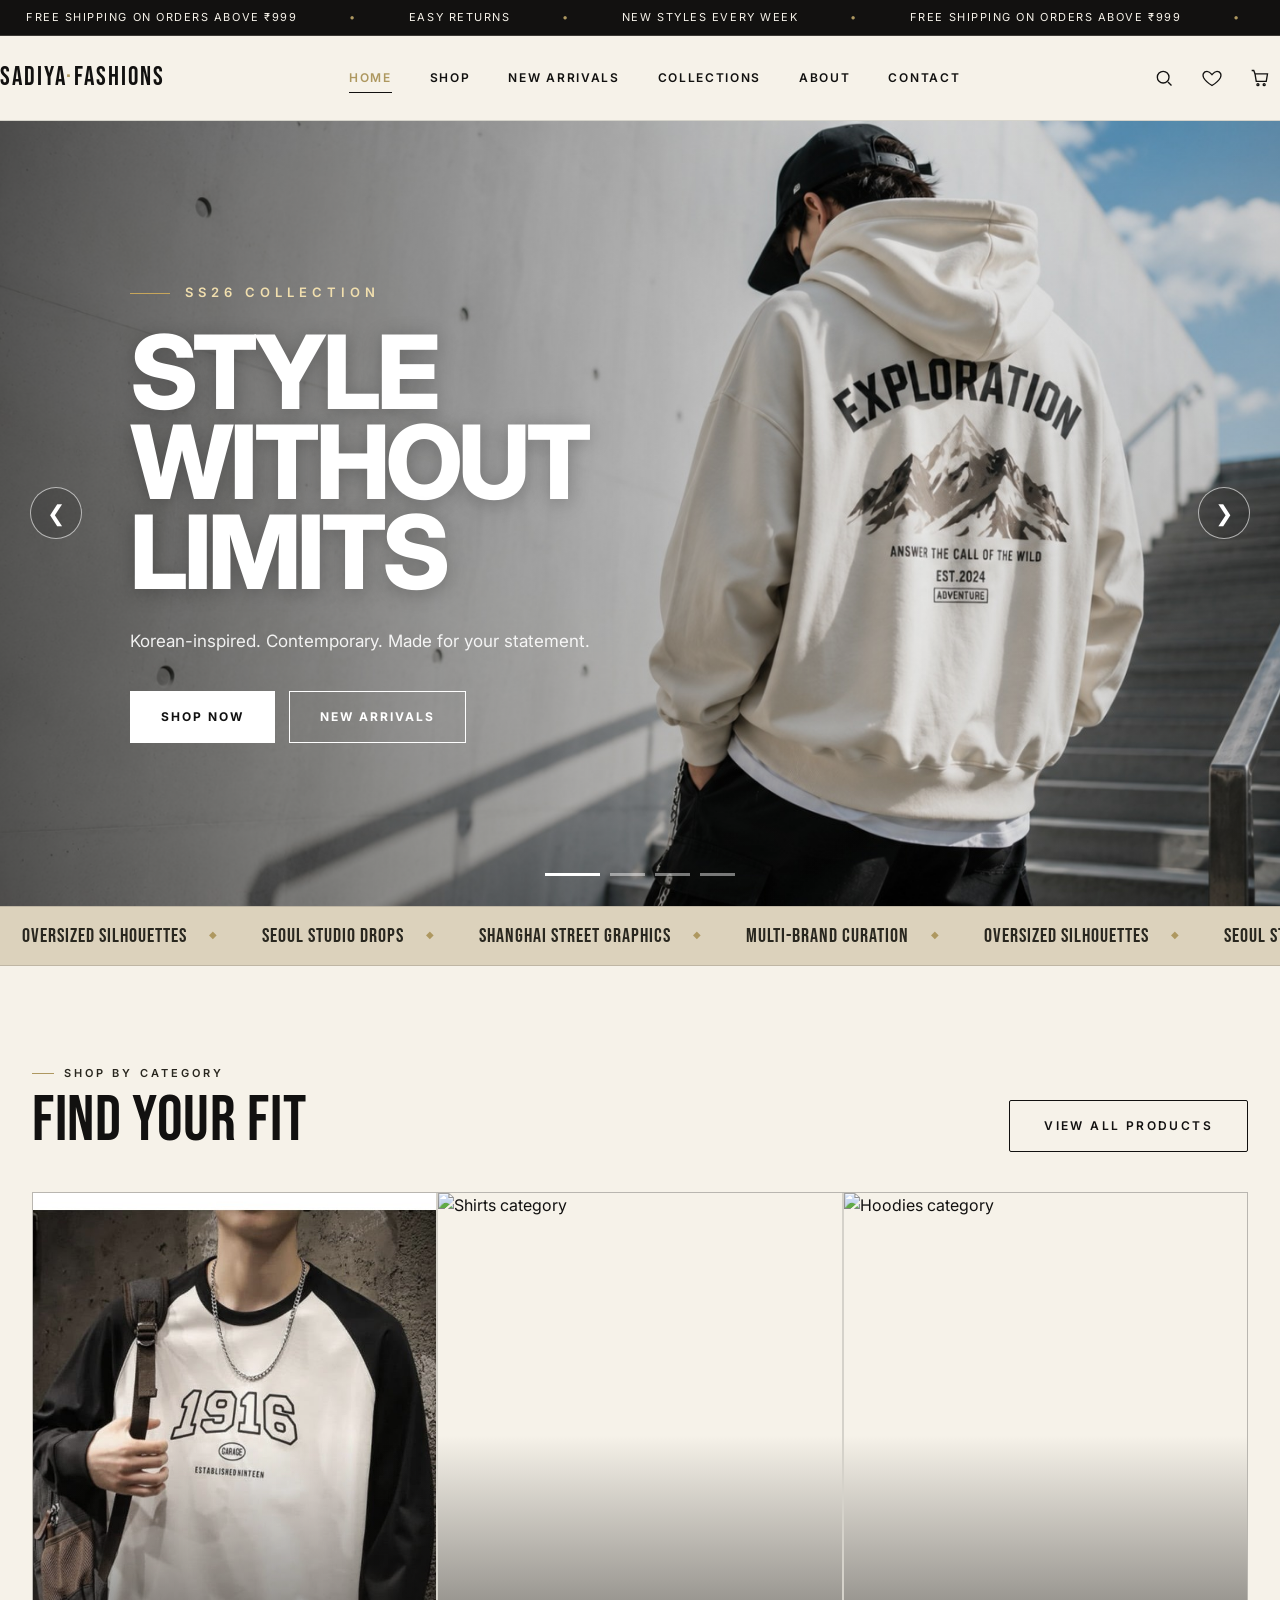
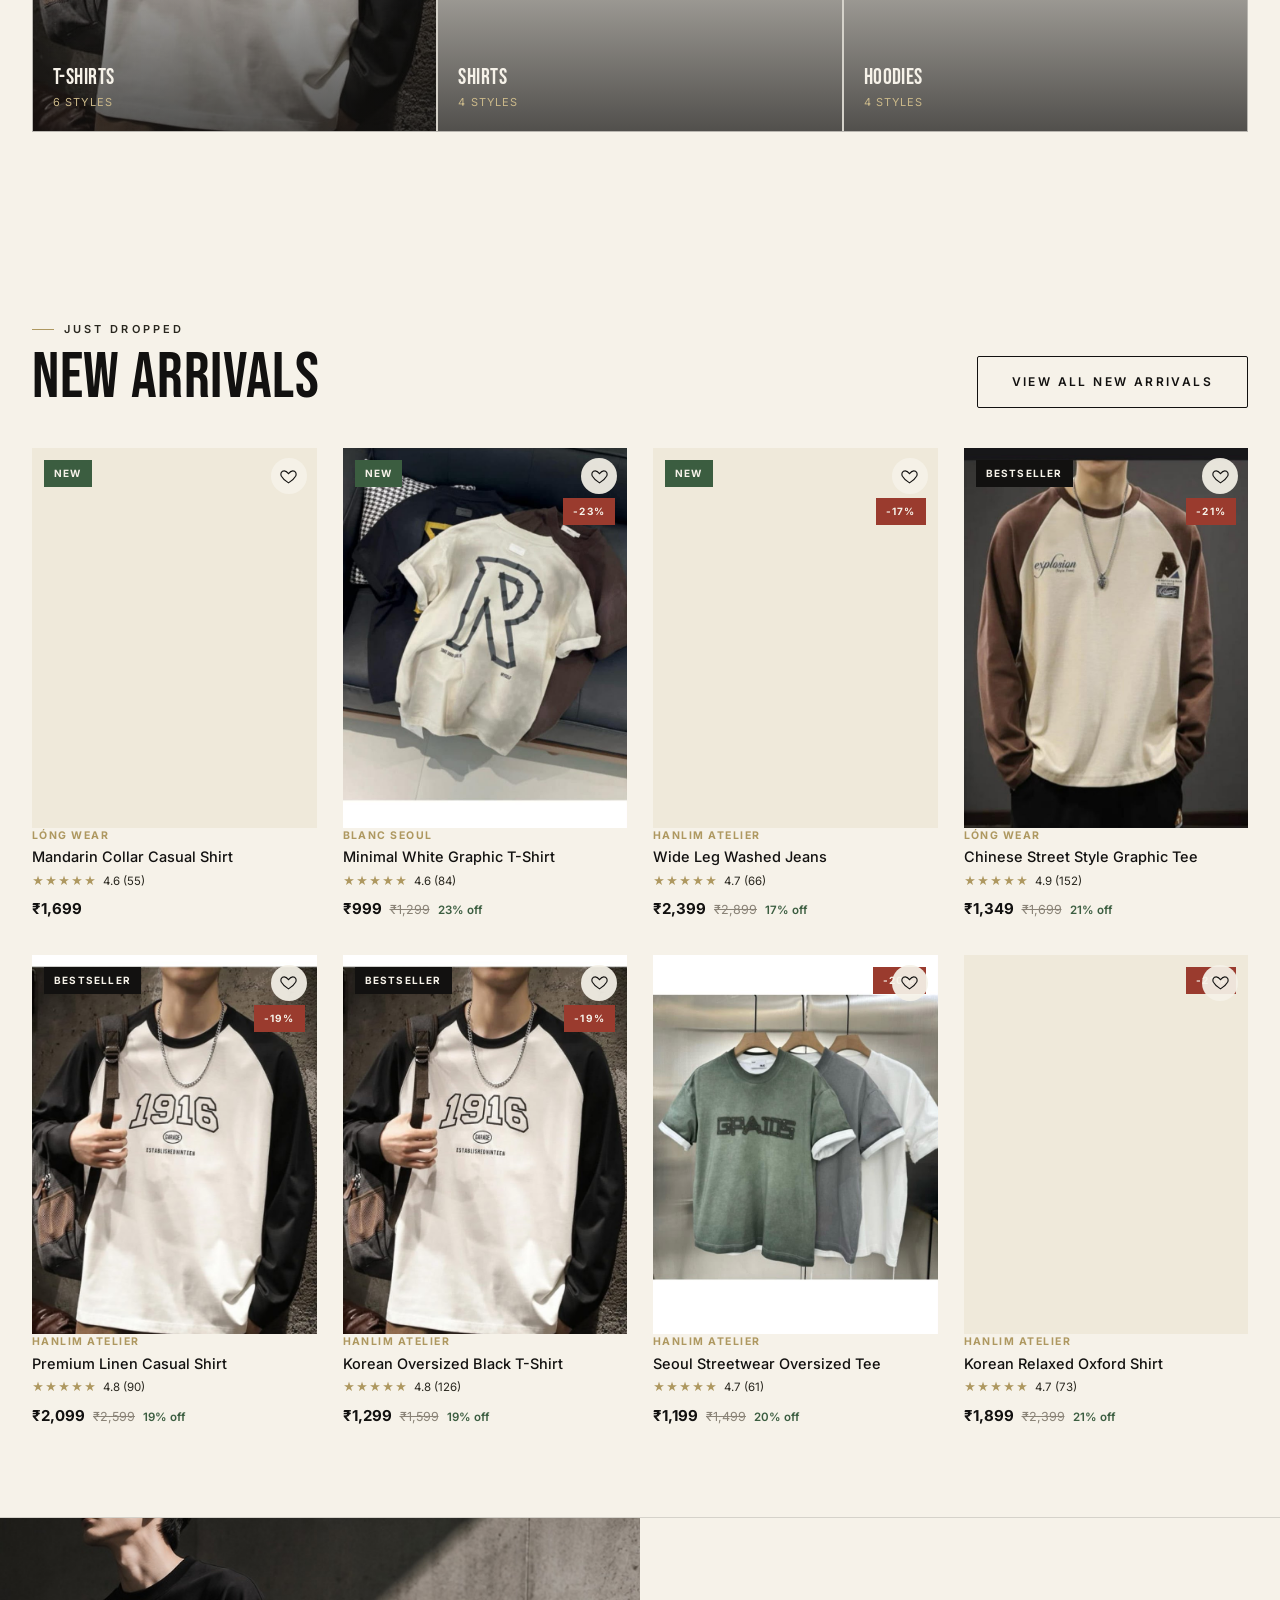
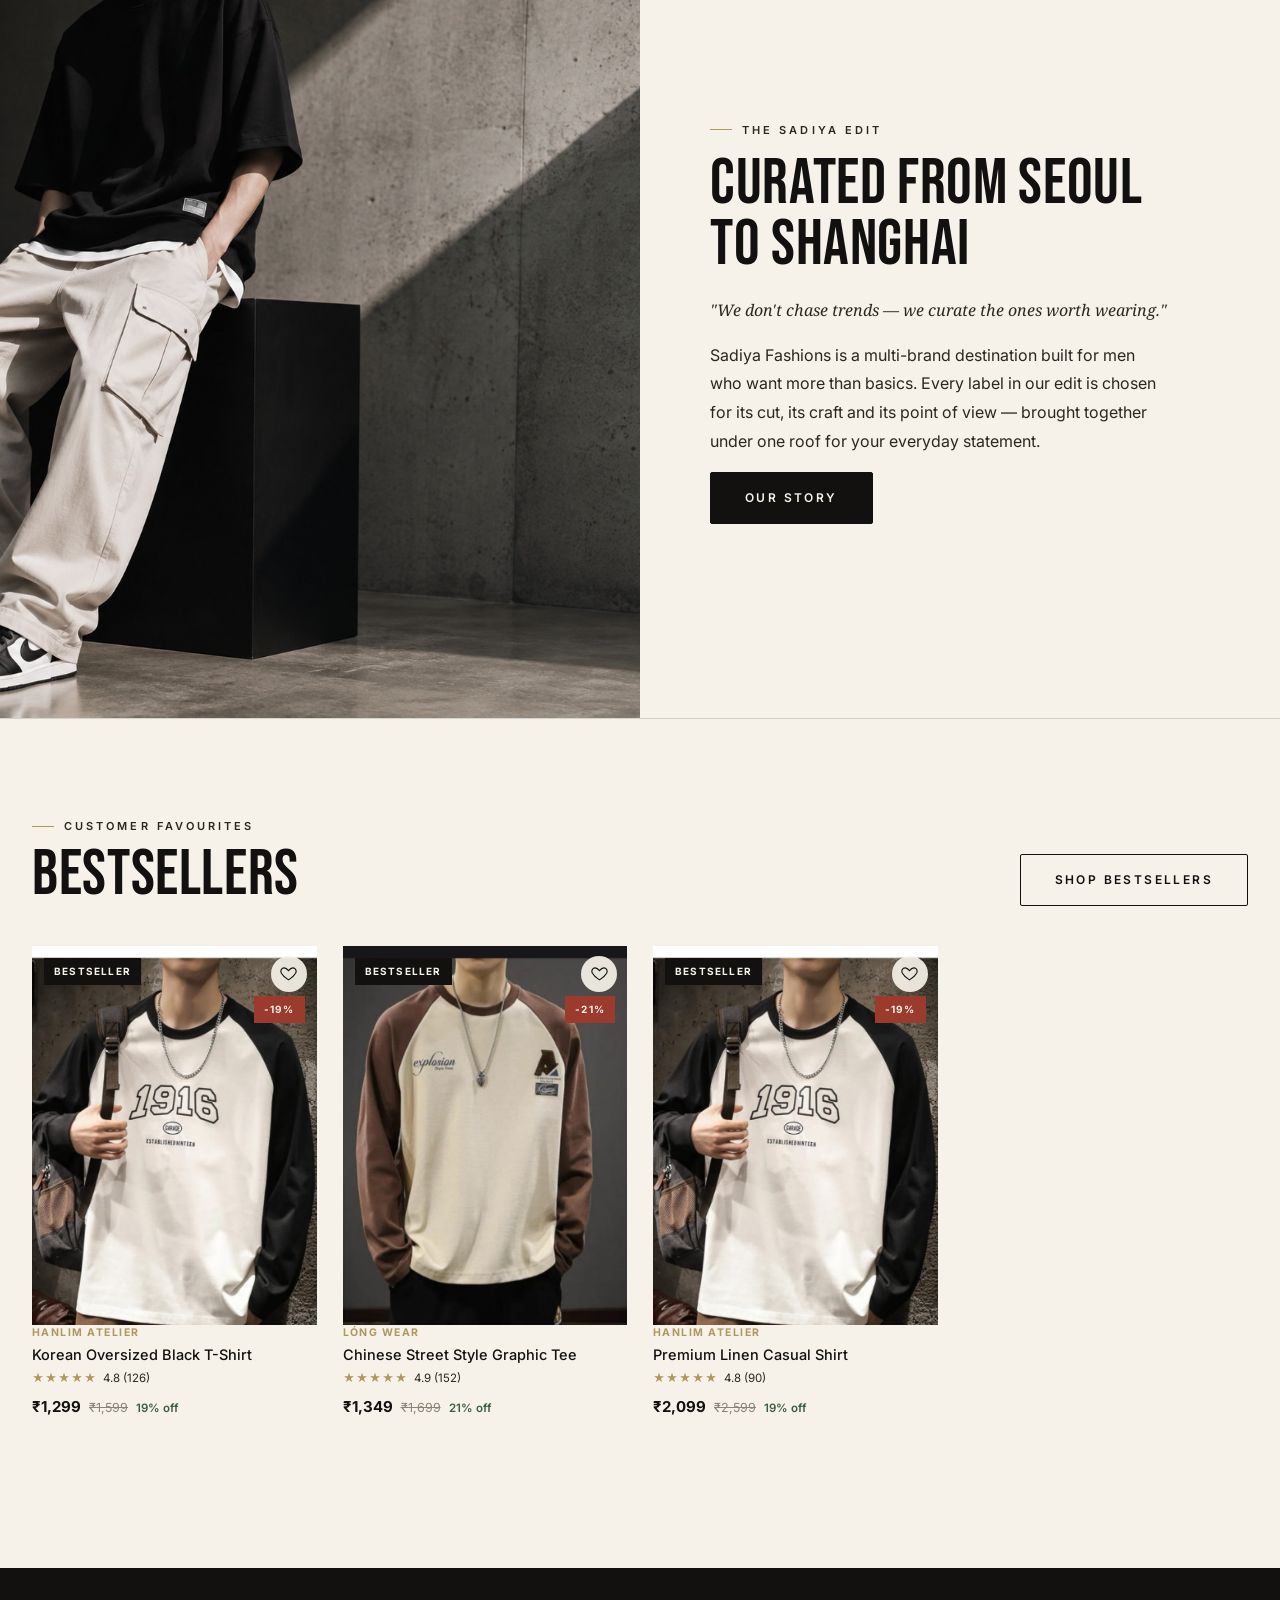
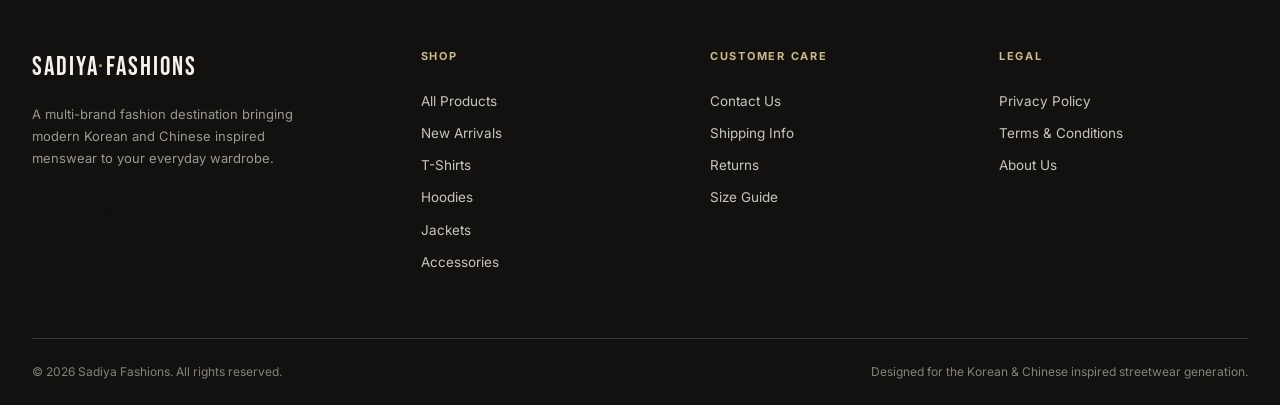
==== index.html @ eb3c0f69 "Initial commit" ====
<!DOCTYPE html>
<html lang="en">
<head>
<meta charset="UTF-8">
<meta name="viewport" content="width=device-width, initial-scale=1.0">
<title>Sadiya Fashions | Premium Korean & Chinese Inspired Men's Fashion</title>
<meta name="description" content="Sadiya Fashions is a multi-brand men's fashion destination for Korean and Chinese inspired streetwear — oversized tees, denim, hoodies, jackets and accessories.">
<meta name="keywords" content="Sadiya Fashions, Korean fashion, men's streetwear, Chinese fashion, oversized hoodies, multi-brand fashion store India">
<meta property="og:title" content="Sadiya Fashions | Style Without Limits">
<meta property="og:description" content="Korean-inspired. Contemporary. Made for your statement. Shop the multi-brand men's fashion collection.">
<meta property="og:type" content="website">
<link rel="stylesheet" href="css/style.css">
</head>
<body>

<div class="announce">
  <div class="announce-track">
    <span>FREE SHIPPING ON ORDERS ABOVE ₹999</span>
    <span>EASY RETURNS</span>
    <span>NEW STYLES EVERY WEEK</span>
    <span>FREE SHIPPING ON ORDERS ABOVE ₹999</span>
    <span>EASY RETURNS</span>
    <span>NEW STYLES EVERY WEEK</span>
  </div>
</div>

<header class="site-header">
  <div class="container header-inner">
    <a href="index.html" class="logo">SADIYA<span>·</span>FASHIONS</a>
    <nav class="main-nav" aria-label="Primary">
      <a href="index.html" class="active">Home</a>
      <a href="shop.html">Shop</a>
      <a href="shop.html?sort=newest">New Arrivals</a>
      <a href="shop.html#collections">Collections</a>
      <a href="about.html">About</a>
      <a href="contact.html">Contact</a>
    </nav>
    <div class="header-actions">
      <button class="icon-btn" data-open-search aria-label="Search">
        <svg viewBox="0 0 24 24" fill="none" stroke="currentColor" stroke-width="1.6"><circle cx="11" cy="11" r="7"/><path d="M21 21l-4.3-4.3"/></svg>
      </button>
      <a class="icon-btn" href="wishlist.html" aria-label="Wishlist">
        <svg viewBox="0 0 24 24" fill="none" stroke="currentColor" stroke-width="1.6"><path d="M12 21s-7.5-4.6-10-9.3C0.2 8 2 4 6 4c2.2 0 3.8 1.2 6 4 2.2-2.8 3.8-4 6-4 4 0 5.8 4 4 7.7C19.5 16.4 12 21 12 21z"/></svg>
        <span class="badge-count" data-wishlist-count style="display:none;">0</span>
      </a>
      <a class="icon-btn" href="cart.html" aria-label="Cart">
        <svg viewBox="0 0 24 24" fill="none" stroke="currentColor" stroke-width="1.6"><path d="M6 7h15l-1.5 9h-12z"/><path d="M6 7L4.5 3H2"/><circle cx="9.5" cy="20" r="1.2"/><circle cx="17" cy="20" r="1.2"/></svg>
        <span class="badge-count" data-cart-count style="display:none;">0</span>
      </a>
      <button class="hamburger" aria-label="Open menu"><span></span><span></span><span></span></button>
    </div>
  </div>
</header>

<div class="overlay"></div>

<div class="mobile-nav" aria-hidden="true">
  <div class="mobile-nav-head">
    <span class="logo">SADIYA</span>
    <button class="mobile-nav-close" aria-label="Close menu">✕</button>
  </div>
  <nav>
    <a href="index.html">Home</a>
    <a href="shop.html">Shop</a>
    <a href="shop.html?sort=newest">New Arrivals</a>
    <a href="shop.html#collections">Collections</a>
    <a href="about.html">About</a>
    <a href="contact.html">Contact</a>
  </nav>
  <div class="mobile-nav-foot">Korean-inspired. Contemporary. Made for your statement.</div>
</div>

<div class="search-overlay">
  <button class="search-close" aria-label="Close search">✕</button>
  <div class="search-box">
    <div class="eyebrow" style="color:var(--gold-soft);">Search the Collection</div>
    <input type="text" placeholder="Search products, brands, categories…" aria-label="Search products">
    <div class="search-results"></div>
  </div>
</div>

<main>

  <!-- <section class="hero">
    <div class="hero-copy">
      <span class="eyebrow">SS26 Collection</span>
      <h1 class="display-xl">STYLE<br>WITHOUT<br>LIMITS</h1>
      <p class="hero-sub">Korean-inspired. Contemporary. Made for your statement. Sadiya Fashions brings together the boldest multi-brand menswear from Seoul to Shanghai.</p>
      <div class="hero-actions">
        <a href="shop.html" class="btn">Shop Now</a>
        <a href="shop.html?sort=newest" class="btn btn-outline">Explore New Arrivals</a>
      </div>
    </div>
    <div class="hero-visual">
      <img src="https://placehold.co/1200x1500/121110/F6F2E9?text=Sadiya+Fashions" alt="Model wearing an oversized Sadiya Fashions streetwear look">
      <div class="hero-tag">"Fashion that speaks before you do."</div>
    </div>
  </section> -->
<!-- =========================================================
     SADIYA FASHIONS — FULL SCREEN HERO CAROUSEL
     ========================================================= -->
<section class="sf-hero-carousel" id="sfHeroCarousel">

  <!-- SLIDE 1 -->
  <div class="sf-hero-slide active">

    <img
      src="assets/images/hero-1.jpeg"
      alt="Sadiya Fashions Korean streetwear"
      class="sf-hero-image"
    >

    <div class="sf-hero-overlay"></div>

    <div class="sf-hero-content">
      <span class="sf-hero-eyebrow">SS26 COLLECTION</span>

      <h1>
        STYLE<br>
        WITHOUT<br>
        LIMITS
      </h1>

      <p>
        Korean-inspired. Contemporary.
        Made for your statement.
      </p>

      <div class="sf-hero-buttons">
        <a href="shop.html" class="sf-hero-btn">
          SHOP NOW
        </a>

        <a href="shop.html?sort=newest" class="sf-hero-btn sf-hero-btn-outline">
          NEW ARRIVALS
        </a>
      </div>
    </div>

  </div>


  <!-- SLIDE 2 -->
  <div class="sf-hero-slide">

    <img
      src="assets/images/hero-2.jpeg"
      alt="Sadiya Fashions oversized t-shirt collection"
      class="sf-hero-image"
    >

    <div class="sf-hero-overlay"></div>

    <div class="sf-hero-content">
      <span class="sf-hero-eyebrow">THE NEW DROP</span>

      <h1>
        OVERSIZED<br>
        ATTITUDE
      </h1>

      <p>
        Relaxed silhouettes.
        Bold Korean streetwear energy.
      </p>

      <div class="sf-hero-buttons">
        <a href="shop.html?category=T-Shirts" class="sf-hero-btn">
          SHOP T-SHIRTS
        </a>
      </div>
    </div>

  </div>


  <!-- SLIDE 3 -->
  <div class="sf-hero-slide">

    <img
      src="assets/images/hero-3.jpeg"
      alt="Sadiya Fashions men's fashion collection"
      class="sf-hero-image"
    >

    <div class="sf-hero-overlay"></div>

    <div class="sf-hero-content">
      <span class="sf-hero-eyebrow">SADIYA EDIT</span>

      <h1>
        DEFINE<br>
        YOUR<br>
        STYLE
      </h1>

      <p>
        Curated Korean and Chinese
        inspired menswear.
      </p>

      <div class="sf-hero-buttons">
        <a href="shop.html" class="sf-hero-btn">
          EXPLORE COLLECTION
        </a>
      </div>
    </div>

  </div>


  <!-- SLIDE 4 -->
  <div class="sf-hero-slide">

    <img
      src="assets/images/hero-4.jpeg"
      alt="Sadiya Fashions premium men's fashion"
      class="sf-hero-image"
    >

    <div class="sf-hero-overlay"></div>

    <div class="sf-hero-content">
      <span class="sf-hero-eyebrow">SADIYA FASHIONS</span>

      <h1>
        FASHION<br>
        THAT SPEAKS
      </h1>

      <p>
        Premium styles for the
        modern generation.
      </p>

      <div class="sf-hero-buttons">
        <a href="shop.html" class="sf-hero-btn">
          SHOP COLLECTION
        </a>
      </div>
    </div>

  </div>


  <!-- PREVIOUS / NEXT -->
  <button
    class="sf-hero-arrow sf-hero-prev"
    id="sfHeroPrev"
    aria-label="Previous slide">
    &#10094;
  </button>

  <button
    class="sf-hero-arrow sf-hero-next"
    id="sfHeroNext"
    aria-label="Next slide">
    &#10095;
  </button>


  <!-- DOTS -->
  <div class="sf-hero-dots">

    <button
      class="sf-hero-dot active"
      data-slide="0"
      aria-label="Slide 1">
    </button>

    <button
      class="sf-hero-dot"
      data-slide="1"
      aria-label="Slide 2">
    </button>

    <button
      class="sf-hero-dot"
      data-slide="2"
      aria-label="Slide 3">
    </button>

    <button
      class="sf-hero-dot"
      data-slide="3"
      aria-label="Slide 4">
    </button>

  </div>

</section>

  <div class="ticker">
    <div class="ticker-track">
      <span>Oversized Silhouettes</span>
      <span>Seoul Studio Drops</span>
      <span>Shanghai Street Graphics</span>
      <span>Multi-Brand Curation</span>
      <span>Oversized Silhouettes</span>
      <span>Seoul Studio Drops</span>
      <span>Shanghai Street Graphics</span>
      <span>Multi-Brand Curation</span>
    </div>
  </div>

  <section class="cat-section" id="collections">
    <div class="container">
      <div class="section-head">
        <div>
          <span class="eyebrow">Shop by Category</span>
          <h2 class="display-lg">Find Your Fit</h2>
        </div>
        <a href="shop.html" class="btn btn-outline">View All Products</a>
      </div>
      <div class="cat-grid" id="category-grid"></div>
    </div>
  </section>

  <section class="products-section">
    <div class="container">
      <div class="section-head">
        <div>
          <span class="eyebrow">Just Dropped</span>
          <h2 class="display-lg">New Arrivals</h2>
        </div>
        <a href="shop.html?sort=newest" class="btn btn-outline">View All New Arrivals</a>
      </div>
      <div class="product-grid" id="new-arrivals-grid"></div>
    </div>
  </section>

  <section class="editorial-split">
    <img src="assets/images/editor.jpeg" alt="Editorial fashion photography of a model in a Sadiya Fashions look">
    <div class="editorial-copy">
      <span class="eyebrow">The Sadiya Edit</span>
      <h2 class="display-lg">Curated From Seoul<br>To Shanghai</h2>
      <p class="serif-quote">"We don't chase trends — we curate the ones worth wearing."</p>
      <p>Sadiya Fashions is a multi-brand destination built for men who want more than basics. Every label in our edit is chosen for its cut, its craft and its point of view — brought together under one roof for your everyday statement.</p>
      <a href="about.html" class="btn">Our Story</a>
    </div>
  </section>

  <section class="products-section">
    <div class="container">
      <div class="section-head">
        <div>
          <span class="eyebrow">Customer Favourites</span>
          <h2 class="display-lg">Bestsellers</h2>
        </div>
        <a href="shop.html?sort=rating" class="btn btn-outline">Shop Bestsellers</a>
      </div>
      <div class="product-grid" id="bestsellers-grid"></div>
    </div>
  </section>

</main>

<footer class="site-footer">
  <div class="container">
    <div class="footer-grid">
      <div class="footer-brand">
        <a href="index.html" class="logo">SADIYA<span>·</span>FASHIONS</a>
        <p>A multi-brand fashion destination bringing modern Korean and Chinese inspired menswear to your everyday wardrobe.</p>
        <div class="footer-social">
          <a class="icon-btn btn-ghost" href="#" aria-label="Instagram" target="_blank" rel="noopener">IG</a>
          <a class="icon-btn btn-ghost" href="#" aria-label="Facebook" target="_blank" rel="noopener">FB</a>
          <a class="icon-btn btn-ghost" href="#" aria-label="WhatsApp" target="_blank" rel="noopener">WA</a>
        </div>
      </div>
      <div class="footer-col">
        <h4>Shop</h4>
        <a href="shop.html">All Products</a>
        <a href="shop.html?sort=newest">New Arrivals</a>
        <a href="shop.html?category=T-Shirts">T-Shirts</a>
        <a href="shop.html?category=Hoodies">Hoodies</a>
        <a href="shop.html?category=Jackets">Jackets</a>
        <a href="shop.html?category=Accessories">Accessories</a>
      </div>
      <div class="footer-col">
        <h4>Customer Care</h4>
        <a href="contact.html">Contact Us</a>
        <a href="contact.html">Shipping Info</a>
        <a href="contact.html">Returns</a>
        <a href="contact.html">Size Guide</a>
      </div>
      <div class="footer-col">
        <h4>Legal</h4>
        <a href="#">Privacy Policy</a>
        <a href="#">Terms &amp; Conditions</a>
        <a href="about.html">About Us</a>
      </div>
    </div>
    <div class="footer-bottom">
      <span>© 2026 Sadiya Fashions. All rights reserved.</span>
      <span>Designed for the Korean &amp; Chinese inspired streetwear generation.</span>
    </div>
  </div>
</footer>

<button class="back-to-top" aria-label="Back to top">
  <svg viewBox="0 0 24 24" fill="none" stroke="currentColor" stroke-width="2"><path d="M12 19V5M5 12l7-7 7 7"/></svg>
</button>

<script src="js/products.js"></script>
<script src="js/app.js"></script>
<script src="js/cart.js"></script>
<script src="js/wishlist.js"></script>
<script>
/* =========================================================
   SADIYA FASHIONS — HERO CAROUSEL
   ========================================================= */

document.addEventListener("DOMContentLoaded", function () {

  const carousel = document.getElementById("sfHeroCarousel");

  if (!carousel) return;

  const slides = carousel.querySelectorAll(".sf-hero-slide");
  const dots = carousel.querySelectorAll(".sf-hero-dot");

  const prevButton = document.getElementById("sfHeroPrev");
  const nextButton = document.getElementById("sfHeroNext");

  let currentSlide = 0;

  let autoSlide;


  function showSlide(index) {

    if (index >= slides.length) {
      index = 0;
    }

    if (index < 0) {
      index = slides.length - 1;
    }

    slides.forEach(function (slide) {
      slide.classList.remove("active");
    });

    dots.forEach(function (dot) {
      dot.classList.remove("active");
    });

    slides[index].classList.add("active");

    if (dots[index]) {
      dots[index].classList.add("active");
    }

    currentSlide = index;
  }


  function nextSlide() {
    showSlide(currentSlide + 1);
  }


  function previousSlide() {
    showSlide(currentSlide - 1);
  }


  function startAutoSlide() {

    clearInterval(autoSlide);

    autoSlide = setInterval(function () {

      nextSlide();

    }, 5000);

  }


  function restartAutoSlide() {
    startAutoSlide();
  }


  /* NEXT */

  if (nextButton) {

    nextButton.addEventListener("click", function () {

      nextSlide();

      restartAutoSlide();

    });

  }


  /* PREVIOUS */

  if (prevButton) {

    prevButton.addEventListener("click", function () {

      previousSlide();

      restartAutoSlide();

    });

  }


  /* DOTS */

  dots.forEach(function (dot, index) {

    dot.addEventListener("click", function () {

      showSlide(index);

      restartAutoSlide();

    });

  });


  /* START */

  showSlide(0);

  startAutoSlide();


  /* PAUSE WHEN MOUSE IS OVER HERO */

  carousel.addEventListener("mouseenter", function () {

    clearInterval(autoSlide);

  });


  /* RESUME WHEN MOUSE LEAVES */

  carousel.addEventListener("mouseleave", function () {

    startAutoSlide();

  });

});
</script>
<script>
  const CATEGORY_IMAGES = {
    "T-Shirts": "assets/images/t-shirt.jpeg",
    "Shirts": "https://placehold.co/600x800/DCD2BC/121110?text=Shirts",
    "Hoodies": "https://placehold.co/600x800/29271F/F6F2E9?text=Jeans",
    // "Trousers": "https://placehold.co/600x800/AE9860/121110?text=Trousers",
    // "Cargo Pants": "https://placehold.co/600x800/121110/F6F2E9?text=Cargo+Pants",
    // "Hoodies": "https://placehold.co/600x800/29271F/F6F2E9?text=Hoodies",
    // "Sweatshirts": "https://placehold.co/600x800/DCD2BC/121110?text=Sweatshirts",
    // "Jackets": "https://placehold.co/600x800/121110/F6F2E9?text=Jackets",
    // "Overshirts": "https://placehold.co/600x800/AE9860/121110?text=Overshirts",
    // "Co-ords": "https://placehold.co/600x800/29271F/F6F2E9?text=Co-ords",
    // "Accessories": "https://placehold.co/600x800/DCD2BC/121110?text=Accessories"
  };

  function renderCategoryGrid() {
    const grid = document.getElementById("category-grid");
    if (!grid) return;
    const cats = getCategories();
    grid.innerHTML = cats.map(cat => {
      const count = getAllProducts().filter(p => p.category === cat).length;
      const image = CATEGORY_IMAGES[cat] || "https://placehold.co/600x800/121110/F6F2E9?text=" + encodeURIComponent(cat);
      return `
      <a class="cat-card" href="shop.html?category=${encodeURIComponent(cat)}">
        <img src="${image}" alt="${cat} category" loading="lazy">
        <div class="cat-card-label">
          <div class="name">${cat}</div>
          <div class="count">${count} Styles</div>
        </div>
      </a>`;
    }).join("");
  }

  document.addEventListener("DOMContentLoaded", () => {
    renderCategoryGrid();
    renderProductGrid(document.getElementById("new-arrivals-grid"), getNewArrivals(8));
    const bestsellers = getAllProducts().filter(p => p.badge === "BESTSELLER").slice(0, 8);
    renderProductGrid(document.getElementById("bestsellers-grid"), bestsellers);
  });
</script>
</body>
</html>
---- css/style.css ----
/* ==========================================================================
   SADIYA FASHIONS — Design System
   Palette:  --ink #121110  --paper #F6F2E9  --stone #DCD2BC  --charcoal #29271F
             --gold #AE9860  --line rgba(18,17,16,.12)
   Type:     Display  -> 'Bebas Neue' (tall condensed editorial headlines)
             Accent   -> 'Noto Serif' (quiet serif for eyebrows / pull quotes)
             Body/UI  -> 'Inter'
   ========================================================================== */

@import url('https://fonts.googleapis.com/css2?family=Bebas+Neue&family=Noto+Serif:ital,wght@0,400;0,600;1,400&family=Inter:wght@300;400;500;600;700;800&display=swap');

:root{
  --ink:#121110;
  --ink-soft:#232019;
  --paper:#F6F2E9;
  --paper-dim:#EFE9DA;
  --stone:#DCD2BC;
  --charcoal:#29271F;
  --gold:#AE9860;
  --gold-soft:#CBB98A;
  --white:#FFFFFF;
  --line: rgba(18,17,16,.14);
  --line-soft: rgba(18,17,16,.08);
  --line-dark: rgba(246,242,233,.18);
  --danger:#9A3B2E;
  --success:#3B5D40;

  --font-display:'Bebas Neue', 'Arial Narrow', sans-serif;
  --font-serif:'Noto Serif', Georgia, serif;
  --font-body:'Inter', -apple-system, BlinkMacSystemFont, sans-serif;

  --container:1360px;
  --radius:2px;
  --shadow-soft: 0 18px 45px -20px rgba(18,17,16,.35);
  --shadow-lift: 0 24px 60px -18px rgba(18,17,16,.45);

  --ease: cubic-bezier(.22,.61,.36,1);
}

*,*::before,*::after{ box-sizing:border-box; }
html{ scroll-behavior:smooth; }
body{
  margin:0;
  background:var(--paper);
  color:var(--ink);
  font-family:var(--font-body);
  font-weight:400;
  line-height:1.5;
  -webkit-font-smoothing:antialiased;
  overflow-x:hidden;
}
img{ max-width:100%; display:block; }
a{ color:inherit; text-decoration:none; }
button{ font-family:inherit; cursor:pointer; }
input,select,textarea{ font-family:inherit; }
ul{ margin:0; padding:0; list-style:none; }
h1,h2,h3,h4,p{ margin:0; }

:focus-visible{
  outline:2px solid var(--gold);
  outline-offset:3px;
}

.container{
  width:100%;
  max-width:var(--container);
  margin:0 auto;
  padding:0 32px;
}

@media(prefers-reduced-motion: reduce){
  *{ animation-duration:.001ms !important; animation-iteration-count:1 !important; transition-duration:.001ms !important; scroll-behavior:auto !important; }
}

/* ---------------- Typography helpers ---------------- */
.eyebrow{
  font-family:var(--font-body);
  font-size:11px;
  letter-spacing:.28em;
  text-transform:uppercase;
  font-weight:600;
  color:var(--charcoal);
  display:inline-flex;
  align-items:center;
  gap:10px;
}
.eyebrow::before{
  content:'';
  width:22px; height:1px;
  background:var(--gold);
  display:inline-block;
}
.display-xl{
  font-family:var(--font-display);
  text-transform:uppercase;
  letter-spacing:.01em;
  line-height:.92;
  font-weight:400;
  font-size:clamp(48px,8.4vw,90px);
}
.display-lg{
  font-family:var(--font-display);
  text-transform:uppercase;
  letter-spacing:.01em;
  line-height:.95;
  font-weight:400;
  font-size:clamp(34px,5vw,64px);
}
.display-md{
  font-family:var(--font-display);
  text-transform:uppercase;
  letter-spacing:.01em;
  line-height:1;
  font-weight:400;
  font-size:clamp(26px,3.4vw,38px);
}
.serif-quote{
  font-family:var(--font-serif);
  font-style:italic;
  font-weight:400;
  color:var(--charcoal);
}
.section-head{
  display:flex;
  align-items:flex-end;
  justify-content:space-between;
  gap:24px;
  margin-bottom:40px;
  flex-wrap:wrap;
}
.section-head .display-lg{ margin-top:10px; }

/* ---------------- Buttons ---------------- */
.btn{
  display:inline-flex;
  align-items:center;
  justify-content:center;
  gap:10px;
  padding:16px 34px;
  font-size:12px;
  letter-spacing:.2em;
  text-transform:uppercase;
  font-weight:600;
  border:1px solid var(--ink);
  background:var(--ink);
  color:var(--paper);
  border-radius:var(--radius);
  transition:transform .35s var(--ease), background .3s ease, color .3s ease, border-color .3s ease;
  white-space:nowrap;
}
.btn:hover{ background:var(--paper); color:var(--ink); }
.btn:active{ transform:scale(.97); }
.btn-outline{
  background:transparent;
  color:var(--ink);
  border:1px solid var(--ink);
}
.btn-outline:hover{ background:var(--ink); color:var(--paper); }
.btn-ghost{
  background:transparent;
  border:1px solid var(--line-dark);
  color:var(--paper);
}
.btn-ghost:hover{ background:var(--paper); color:var(--ink); border-color:var(--paper); }
.btn-block{ width:100%; }
.btn-sm{ padding:11px 20px; font-size:11px; }
.btn[disabled]{ opacity:.4; cursor:not-allowed; pointer-events:none; }
.btn-icon{
  width:44px; height:44px; padding:0;
  border-radius:50%;
  border:1px solid var(--line);
  background:transparent;
  display:inline-flex; align-items:center; justify-content:center;
  transition:border-color .25s ease, background .25s ease, transform .25s ease;
}
.btn-icon:hover{ border-color:var(--ink); transform:translateY(-2px); }
.btn-icon svg{ width:18px; height:18px; }

/* ---------------- Announcement bar ---------------- */
.announce{
  background:var(--ink);
  color:var(--paper);
  font-size:11px;
  letter-spacing:.14em;
  text-transform:uppercase;
  overflow:hidden;
  white-space:nowrap;
  border-bottom:1px solid var(--line-dark);
}
.announce-track{
  display:inline-flex;
  animation:marquee 26s linear infinite;
  padding:9px 0;
}
.announce-track span{ padding:0 26px; display:inline-flex; align-items:center; gap:26px; }
.announce-track span::after{ content:'•'; color:var(--gold); margin-left:26px; }
@keyframes marquee{ from{ transform:translateX(0); } to{ transform:translateX(-50%); } }

/* ---------------- Header ---------------- */
.site-header{
  position:sticky; top:0; z-index:200;
  background:rgba(246,242,233,.92);
  backdrop-filter:blur(10px);
  border-bottom:1px solid var(--line);
  transition:box-shadow .3s ease, padding .3s ease;
}
.site-header.scrolled{ box-shadow:0 8px 24px -18px rgba(18,17,16,.4); }
.header-inner{
  display:flex;
  align-items:center;
  justify-content:space-between;
  padding:22px 0;
  transition:padding .3s ease;
}
.site-header.scrolled .header-inner{ padding:14px 0; }
.logo{
  font-family:var(--font-display);
  font-size:26px;
  letter-spacing:.08em;
  text-transform:uppercase;
}
.logo span{ color:var(--gold); }
.main-nav{ display:flex; gap:38px; }
.main-nav a{
  font-size:12px;
  letter-spacing:.14em;
  text-transform:uppercase;
  font-weight:600;
  position:relative;
  padding:6px 0;
}
.main-nav a::after{
  content:'';
  position:absolute; left:0; bottom:0;
  width:0; height:1px; background:var(--ink);
  transition:width .3s var(--ease);
}
.main-nav a:hover::after, .main-nav a.active::after{ width:100%; }
.main-nav a.active{ color:var(--gold); }
.header-actions{ display:flex; align-items:center; gap:8px; }
.icon-btn{
  position:relative;
  width:40px; height:40px;
  display:inline-flex; align-items:center; justify-content:center;
  background:transparent; border:none; color:var(--ink);
}
.icon-btn svg{ width:20px; height:20px; transition:transform .25s ease; }
.icon-btn:hover svg{ transform:translateY(-2px); }
.badge-count{
  position:absolute; top:2px; right:0px;
  background:var(--ink); color:var(--paper);
  font-size:9px; font-weight:700;
  width:16px; height:16px; border-radius:50%;
  display:flex; align-items:center; justify-content:center;
}
.hamburger{
  display:none;
  width:40px; height:40px;
  border:none; background:transparent;
  flex-direction:column; align-items:center; justify-content:center; gap:5px;
}
.hamburger span{
  width:22px; height:1px; background:var(--ink); display:block;
  transition:transform .3s ease, opacity .3s ease;
}
.hamburger.open span:nth-child(1){ transform:translateY(6px) rotate(45deg); }
.hamburger.open span:nth-child(2){ opacity:0; }
.hamburger.open span:nth-child(3){ transform:translateY(-6px) rotate(-45deg); }

/* Mobile nav drawer */
.mobile-nav{
  position:fixed; inset:0 0 0 auto; right:-100%;
  width:min(86vw,380px); height:100vh;
  background:var(--ink); color:var(--paper);
  z-index:400;
  padding:28px 26px;
  transition:right .4s var(--ease);
  overflow-y:auto;
}
.mobile-nav.open{ right:0; }
.mobile-nav-head{ display:flex; justify-content:space-between; align-items:center; margin-bottom:36px; }
.mobile-nav-close{ background:none; border:1px solid var(--line-dark); color:var(--paper); width:38px; height:38px; border-radius:50%; }
.mobile-nav a{
  display:block;
  font-family:var(--font-display);
  font-size:30px;
  text-transform:uppercase;
  padding:12px 0;
  border-bottom:1px solid var(--line-dark);
}
.mobile-nav-foot{ margin-top:32px; font-size:12px; letter-spacing:.1em; color:var(--gold-soft); }
.overlay{
  position:fixed; inset:0; background:rgba(18,17,16,.5);
  opacity:0; pointer-events:none; transition:opacity .35s ease;
  z-index:350;
}
.overlay.show{ opacity:1; pointer-events:auto; }

/* Search overlay */
.search-overlay{
  position:fixed; inset:0; background:rgba(18,17,16,.96);
  z-index:500; display:flex; align-items:flex-start; justify-content:center;
  opacity:0; pointer-events:none; transition:opacity .3s ease;
  padding-top:12vh;
}
.search-overlay.show{ opacity:1; pointer-events:auto; }
.search-box{ width:min(680px,90vw); }
.search-box input{
  width:100%; background:transparent; border:none; border-bottom:1px solid var(--line-dark);
  color:var(--paper); font-family:var(--font-display); font-size:clamp(28px,5vw,46px);
  text-transform:uppercase; padding:12px 0; letter-spacing:.02em;
}
.search-box input::placeholder{ color:rgba(246,242,233,.4); }
.search-close{ position:absolute; top:28px; right:32px; background:none; border:1px solid var(--line-dark); color:var(--paper); width:42px; height:42px; border-radius:50%; }
.search-results{ margin-top:26px; max-height:50vh; overflow-y:auto; }
.search-result-item{ display:flex; gap:16px; align-items:center; padding:14px 0; border-bottom:1px solid var(--line-dark); }
.search-result-item img{ width:56px; height:70px; object-fit:cover; }
.search-result-item .name{ font-size:14px; font-weight:600; }
.search-result-item .meta{ font-size:11px; color:var(--gold-soft); letter-spacing:.08em; text-transform:uppercase; }
.search-empty{ color:rgba(246,242,233,.6); font-size:13px; padding-top:20px; }

/* ---------------- Hero ---------------- */
.hero{
  position:relative;
  display:grid;
  grid-template-columns:1.05fr .95fr;
  min-height:88vh;
  border-bottom:1px solid var(--line);
}
.hero-copy{
  display:flex; flex-direction:column; justify-content:center;
  padding:60px 60px 60px 32px;
  position:relative;
  z-index:2;
}
.hero-copy .display-xl{ margin:18px 0 22px; }
.hero-sub{ max-width:420px; font-size:15px; color:var(--charcoal); margin-bottom:34px; line-height:1.7; }
.hero-actions{ display:flex; gap:16px; flex-wrap:wrap; }
.hero-visual{
  position:relative;
  overflow:hidden;
  clip-path:polygon(12% 0,100% 0,100% 100%,0% 100%);
}
.hero-visual img{ width:100%; height:100%; object-fit:cover; transform:scale(1.02); transition:transform 8s var(--ease); }
.hero:hover .hero-visual img{ transform:scale(1.12); }
.hero-tag{
  position:absolute; left:30px; bottom:30px;
  background:var(--paper); padding:14px 20px;
  font-family:var(--font-serif); font-style:italic; font-size:13px;
  box-shadow:var(--shadow-soft);
}
.ticker{
  border-top:1px solid var(--line); border-bottom:1px solid var(--line);
  overflow:hidden; white-space:nowrap; background:var(--stone);
}
.ticker-track{ display:inline-flex; animation:marquee 30s linear infinite; padding:14px 0; }
.ticker-track span{
  font-family:var(--font-display); font-size:20px; letter-spacing:.05em;
  text-transform:uppercase; padding:0 22px; display:inline-flex; align-items:center; gap:22px; color:var(--charcoal);
}
.ticker-track span::after{ content:'\25C6'; color:var(--gold); font-size:10px; }

@media(max-width:900px){
  .hero{ grid-template-columns:1fr; min-height:auto; }
  .hero-copy{ padding:52px 24px 36px; order:2; }
  .hero-visual{ order:1; height:56vw; clip-path:polygon(0 0,100% 0,100% 92%,0 100%); }
}

/* ---------------- Category strip ---------------- */
.cat-section{ padding:90px 0; }
.cat-grid{
  display:grid;
  grid-template-columns:repeat(auto-fit,minmax(170px,1fr));
  gap:2px;
  background:var(--line);
  border:1px solid var(--line);
}
.cat-card{
  background:var(--paper);
  aspect-ratio:3/4;
  position:relative;
  overflow:hidden;
  display:flex; align-items:flex-end;
}
.cat-card img{ position:absolute; inset:0; width:100%; height:100%; object-fit:cover; transition:transform .6s var(--ease), filter .5s ease; filter:grayscale(.15); }
.cat-card:hover img{ transform:scale(1.08); filter:grayscale(0); }
.cat-card::before{
  content:''; position:absolute; inset:0;
  background:linear-gradient(to top, rgba(18,17,16,.72), rgba(18,17,16,0) 55%);
  z-index:1;
}
.cat-card-label{ position:relative; z-index:2; padding:20px; color:var(--paper); }
.cat-card-label .name{ font-family:var(--font-display); font-size:22px; text-transform:uppercase; letter-spacing:.02em; }
.cat-card-label .count{ font-size:11px; letter-spacing:.1em; color:var(--gold-soft); text-transform:uppercase; }

/* ---------------- Product grid & cards ---------------- */
.products-section{ padding:90px 0; }
.product-grid{
  display:grid;
  grid-template-columns:repeat(4,1fr);
  gap:34px 26px;
}
@media(max-width:1100px){ .product-grid{ grid-template-columns:repeat(3,1fr); } }
@media(max-width:760px){ .product-grid{ grid-template-columns:repeat(2,1fr); gap:22px 14px; } }

.product-card{ position:relative; }
.product-media{
  position:relative; overflow:hidden; background:var(--paper-dim);
  aspect-ratio:3/4;
}
.product-media img{ width:100%; height:100%; object-fit:cover; transition:opacity .5s ease, transform .7s var(--ease); }
.product-media img.img-secondary{ position:absolute; inset:0; opacity:0; }
.product-card:hover .product-media img.img-primary{ opacity:0; }
.product-card:hover .product-media img.img-secondary{ opacity:1; transform:scale(1.06); }
.product-card:hover .product-media img.img-primary{ transform:scale(1.06); }
.product-badge{
  position:absolute; top:12px; left:12px; z-index:3;
  background:var(--ink); color:var(--paper);
  font-size:10px; letter-spacing:.12em; text-transform:uppercase; font-weight:700;
  padding:6px 10px;
}
.product-badge.sale{ background:var(--danger); }
.product-badge.new{ background:var(--success); }
.product-badge.limited{ background:var(--gold); color:var(--ink); }
.wishlist-heart{
  position:absolute; top:10px; right:10px; z-index:3;
  width:36px; height:36px; border-radius:50%;
  background:rgba(246,242,233,.92);
  border:none;
  display:flex; align-items:center; justify-content:center;
  transition:transform .25s ease;
}
.wishlist-heart:hover{ transform:scale(1.1); }
.wishlist-heart svg{ width:17px; height:17px; stroke:var(--ink); fill:none; transition:fill .25s ease, stroke .25s ease; }
.wishlist-heart.active svg{ fill:var(--danger); stroke:var(--danger); }
.product-card-actions{
  position:absolute; left:10px; right:10px; bottom:10px; z-index:3;
  display:flex; gap:8px;
  opacity:0; transform:translateY(8px);
  transition:opacity .3s ease, transform .3s ease;
}
.product-card:hover .product-card-actions{ opacity:1; transform:translateY(0); }
.product-card-actions .btn{ flex:1; padding:12px 10px; font-size:10.5px; }
.stock-flag{
  position:absolute; bottom:10px; left:10px; z-index:2;
  font-size:10px; letter-spacing:.06em; background:var(--paper); padding:4px 8px;
  color:var(--danger); font-weight:600;
}
.product-info{ padding-top:14px; }
.product-brand{ font-size:10.5px; letter-spacing:.14em; text-transform:uppercase; color:var(--gold); font-weight:700; }
.product-name{ font-size:14.5px; margin-top:4px; font-weight:500; line-height:1.35; }
.product-rating{ display:flex; align-items:center; gap:6px; margin-top:6px; font-size:11.5px; color:var(--charcoal); }
.product-rating .stars{ color:var(--gold); letter-spacing:1px; }
.product-price-row{ display:flex; align-items:baseline; gap:8px; margin-top:8px; }
.price{ font-size:15px; font-weight:700; }
.old-price{ font-size:12.5px; color:#8a8377; text-decoration:line-through; }
.discount{ font-size:11.5px; color:var(--success); font-weight:600; }

.no-results{ text-align:center; padding:100px 20px; }
.no-results .display-md{ margin-bottom:10px; }
.no-results p{ color:var(--charcoal); margin-bottom:24px; }

/* ---------------- Editorial / brand story ---------------- */
.editorial-split{
  display:grid; grid-template-columns:1fr 1fr; align-items:center; gap:0;
  border-top:1px solid var(--line); border-bottom:1px solid var(--line);
}
.editorial-split img{ width:100%; height:100%; object-fit:cover; aspect-ratio:4/5; }
.editorial-copy{ padding:70px; }
.editorial-copy .display-lg{ margin:16px 0 20px; }
.editorial-copy p{ color:var(--charcoal); line-height:1.8; margin-bottom:16px; max-width:460px; }
@media(max-width:860px){
  .editorial-split{ grid-template-columns:1fr; }
  .editorial-copy{ padding:44px 24px; }
}

/* ---------------- Footer ---------------- */
.site-footer{ background:var(--ink); color:var(--paper); padding:80px 0 0; margin-top:60px; }
.footer-grid{
  display:grid; grid-template-columns:1.4fr 1fr 1fr 1fr; gap:40px;
  padding-bottom:60px; border-bottom:1px solid var(--line-dark);
}
.footer-brand .logo{ color:var(--paper); }
.footer-brand p{ color:rgba(246,242,233,.6); font-size:13px; margin-top:16px; max-width:280px; line-height:1.7; }
.footer-social{ display:flex; gap:12px; margin-top:22px; }
.footer-col h4{ font-size:11px; letter-spacing:.16em; text-transform:uppercase; color:var(--gold-soft); margin-bottom:20px; }
.footer-col a{ display:block; font-size:13.5px; color:rgba(246,242,233,.8); padding:6px 0; transition:color .2s ease, padding-left .2s ease; }
.footer-col a:hover{ color:var(--paper); padding-left:4px; }
.footer-bottom{
  display:flex; justify-content:space-between; align-items:center; flex-wrap:wrap; gap:10px;
  padding:24px 0; font-size:12px; color:rgba(246,242,233,.5);
}
@media(max-width:860px){
  .footer-grid{ grid-template-columns:1fr 1fr; }
}
@media(max-width:520px){
  .footer-grid{ grid-template-columns:1fr; }
}

/* ---------------- Toasts ---------------- */
.toast-wrap{
  position:fixed; bottom:26px; left:50%; transform:translateX(-50%);
  z-index:900; display:flex; flex-direction:column; gap:10px; align-items:center;
  width:min(92vw,380px);
}
.toast{
  background:var(--ink); color:var(--paper);
  padding:14px 22px; font-size:13px; letter-spacing:.02em;
  display:flex; align-items:center; gap:10px;
  box-shadow:var(--shadow-lift);
  animation:toastIn .35s var(--ease);
  width:100%; justify-content:center;
}
.toast.error{ background:var(--danger); }
.toast.success{ background:var(--success); }
@keyframes toastIn{ from{ opacity:0; transform:translateY(14px); } to{ opacity:1; transform:translateY(0); } }
.toast.hide{ animation:toastOut .3s ease forwards; }
@keyframes toastOut{ to{ opacity:0; transform:translateY(10px); } }

/* ---------------- Back to top ---------------- */
.back-to-top{
  position:fixed; right:22px; bottom:22px; z-index:150;
  width:46px; height:46px; border-radius:50%;
  background:var(--ink); color:var(--paper); border:none;
  display:flex; align-items:center; justify-content:center;
  opacity:0; pointer-events:none; transform:translateY(10px);
  transition:opacity .3s ease, transform .3s ease;
}
.back-to-top.show{ opacity:1; pointer-events:auto; transform:translateY(0); }
.back-to-top svg{ width:18px; height:18px; }

/* ---------------- Breadcrumb / page hero ---------------- */
.page-hero{ padding:64px 0 40px; border-bottom:1px solid var(--line); }
.breadcrumb{ font-size:11px; letter-spacing:.08em; text-transform:uppercase; color:var(--charcoal); margin-bottom:14px; }
.breadcrumb a{ color:var(--charcoal); }
.breadcrumb a:hover{ color:var(--gold); }
.breadcrumb .sep{ margin:0 8px; color:var(--gold); }

/* ---------------- Shop layout ---------------- */
.shop-layout{ display:grid; grid-template-columns:260px 1fr; gap:50px; padding:50px 0 110px; align-items:flex-start; }
.filters-panel{ position:sticky; top:110px; }
.filter-group{ padding:22px 0; border-bottom:1px solid var(--line); }
.filter-group h4{ font-size:12px; letter-spacing:.12em; text-transform:uppercase; margin-bottom:16px; display:flex; justify-content:space-between; align-items:center; cursor:pointer; }
.filter-group h4 .chev{ transition:transform .25s ease; font-size:10px; }
.filter-group.collapsed .filter-body{ display:none; }
.filter-group.collapsed h4 .chev{ transform:rotate(-90deg); }
.filter-option{ display:flex; align-items:center; gap:10px; font-size:13.5px; padding:6px 0; cursor:pointer; color:var(--charcoal); }
.filter-option input{ accent-color:var(--ink); width:15px; height:15px; }
.filter-option .cnt{ margin-left:auto; color:#8a8377; font-size:11.5px; }
.price-range-row{ display:flex; align-items:center; gap:10px; font-size:12.5px; }
.price-range-row input[type=range]{ width:100%; accent-color:var(--ink); }
.swatch-row{ display:flex; flex-wrap:wrap; gap:8px; }
.swatch{ width:28px; height:28px; border-radius:50%; border:1px solid var(--line); cursor:pointer; position:relative; }
.swatch.selected::after{ content:''; position:absolute; inset:-4px; border:1px solid var(--ink); border-radius:50%; }
.size-chip{
  border:1px solid var(--line); padding:7px 12px; font-size:12px; cursor:pointer;
  transition:all .2s ease;
}
.size-chip.selected, .size-chip:hover{ border-color:var(--ink); background:var(--ink); color:var(--paper); }
.size-chip-row{ display:flex; flex-wrap:wrap; gap:8px; }
.clear-filters{ font-size:12px; text-decoration:underline; color:var(--charcoal); margin-top:6px; display:inline-block; }

.shop-toolbar{
  display:flex; align-items:center; justify-content:space-between; gap:16px; margin-bottom:30px; flex-wrap:wrap;
}
.result-count{ font-size:13px; color:var(--charcoal); }
.toolbar-right{ display:flex; align-items:center; gap:14px; }
.select-sort{
  border:1px solid var(--line); background:var(--paper); padding:11px 14px;
  font-size:12.5px; letter-spacing:.04em; text-transform:uppercase;
}
.mobile-filter-btn{ display:none; }

@media(max-width:960px){
  .shop-layout{ grid-template-columns:1fr; }
  .filters-panel{
    position:fixed; top:0; left:-100%; width:min(85vw,340px); height:100vh; z-index:400;
    background:var(--paper); padding:26px; overflow-y:auto; transition:left .4s var(--ease);
    box-shadow:var(--shadow-lift);
  }
  .filters-panel.open{ left:0; }
  .mobile-filter-btn{ display:inline-flex; }
  .filters-close{ display:flex; justify-content:flex-end; margin-bottom:20px; }
}

/* ---------------- Quick view modal ---------------- */
.modal-overlay{
  position:fixed; inset:0; background:rgba(18,17,16,.6); z-index:600;
  display:flex; align-items:center; justify-content:center; padding:20px;
  opacity:0; pointer-events:none; transition:opacity .3s ease;
}
.modal-overlay.show{ opacity:1; pointer-events:auto; }
.modal-box{
  background:var(--paper); width:min(920px,100%); max-height:88vh; overflow-y:auto;
  display:grid; grid-template-columns:1fr 1fr;
  transform:scale(.94) translateY(16px); transition:transform .35s var(--ease);
  position:relative;
  box-shadow:var(--shadow-lift);
}
.modal-overlay.show .modal-box{ transform:scale(1) translateY(0); }
.modal-close{
  position:absolute; top:14px; right:14px; z-index:5;
  width:38px; height:38px; border-radius:50%; background:var(--paper); border:1px solid var(--line);
}
.modal-media{ background:var(--paper-dim); aspect-ratio:3/4; }
.modal-media img{ width:100%; height:100%; object-fit:cover; }
.modal-info{ padding:40px; }
@media(max-width:700px){
  .modal-box{ grid-template-columns:1fr; }
  .modal-media{ aspect-ratio:4/3; }
  .modal-info{ padding:26px; }
}

/* ---------------- Product detail page ---------------- */
.pdp{ padding:50px 0 110px; }
.pdp-grid{ display:grid; grid-template-columns:.9fr 1fr; gap:60px; }
.pdp-gallery-main{ aspect-ratio:3/4; overflow:hidden; background:var(--paper-dim); margin-bottom:14px; }
.pdp-gallery-main img{ width:100%; height:100%; object-fit:cover; }
.pdp-thumbs{ display:flex; gap:10px; }
.pdp-thumb{ width:80px; aspect-ratio:3/4; overflow:hidden; cursor:pointer; border:1px solid transparent; opacity:.6; transition:opacity .2s ease, border-color .2s ease; }
.pdp-thumb.active{ opacity:1; border-color:var(--ink); }
.pdp-thumb img{ width:100%; height:100%; object-fit:cover; }
.pdp-info .product-brand{ font-size:12px; }
.pdp-info h1{ font-family:var(--font-display); font-size:clamp(30px,3.4vw,44px); text-transform:uppercase; margin:8px 0 14px; line-height:1.02; }
.pdp-rating{ display:flex; align-items:center; gap:10px; font-size:13px; margin-bottom:16px; }
.pdp-rating .stars{ color:var(--gold); }
.pdp-price-row{ display:flex; align-items:baseline; gap:12px; margin-bottom:22px; }
.pdp-price-row .price{ font-size:26px; }
.pdp-desc{ color:var(--charcoal); line-height:1.8; margin-bottom:26px; max-width:520px; }
.option-block{ margin-bottom:26px; }
.option-block h4{ font-size:11.5px; letter-spacing:.12em; text-transform:uppercase; margin-bottom:12px; display:flex; justify-content:space-between; }
.option-block h4 .req{ color:var(--danger); font-weight:400; text-transform:none; letter-spacing:0; font-size:11px; }
.qty-selector{ display:inline-flex; align-items:center; border:1px solid var(--line); }
.qty-selector button{ width:42px; height:42px; background:none; border:none; font-size:16px; }
.qty-selector button:hover{ background:var(--paper-dim); }
.qty-selector span{ width:44px; text-align:center; font-size:14px; }
.pdp-actions{ display:flex; gap:14px; margin-top:8px; margin-bottom:24px; flex-wrap:wrap; }
.pdp-actions .btn{ flex:1; min-width:160px; }
.pdp-meta-row{ display:flex; align-items:center; gap:18px; font-size:12.5px; color:var(--charcoal); padding-top:18px; border-top:1px solid var(--line); }
.stock-dot{ width:8px; height:8px; border-radius:50%; background:var(--success); display:inline-block; margin-right:6px; }
.accordion{ margin-top:30px; border-top:1px solid var(--line); }
.accordion-item{ border-bottom:1px solid var(--line); }
.accordion-head{ display:flex; justify-content:space-between; align-items:center; padding:18px 0; cursor:pointer; font-size:13px; letter-spacing:.06em; text-transform:uppercase; font-weight:600; }
.accordion-body{ display:none; padding-bottom:18px; color:var(--charcoal); font-size:13.5px; line-height:1.8; }
.accordion-item.open .accordion-body{ display:block; }
.accordion-item.open .accordion-head .chev{ transform:rotate(45deg); }
.accordion-head .chev{ transition:transform .25s ease; font-size:16px; }

@media(max-width:860px){ .pdp-grid{ grid-template-columns:1fr; gap:30px; } }

.related-section{ padding:90px 0; border-top:1px solid var(--line); }

.pnf{ text-align:center; padding:140px 20px; }

/* ---------------- Cart / Wishlist pages ---------------- */
.cart-layout{ display:grid; grid-template-columns:1fr 380px; gap:60px; padding:50px 0 110px; align-items:flex-start; }
.cart-item{ display:grid; grid-template-columns:100px 1fr auto; gap:18px; padding:22px 0; border-bottom:1px solid var(--line); }
.cart-item img{ width:100px; aspect-ratio:3/4; object-fit:cover; }
.cart-item-name{ font-size:15px; font-weight:600; margin-bottom:4px; }
.cart-item-meta{ font-size:12px; color:#8a8377; letter-spacing:.02em; margin-bottom:10px; }
.cart-item-controls{ display:flex; align-items:center; gap:18px; flex-wrap:wrap; }
.remove-link{ font-size:12px; text-decoration:underline; color:var(--danger); background:none; border:none; padding:0; }
.cart-item-price{ text-align:right; font-weight:700; font-size:15px; white-space:nowrap; }
.cart-summary{ background:var(--paper-dim); padding:32px; position:sticky; top:110px; }
.cart-summary h3{ font-family:var(--font-display); font-size:22px; text-transform:uppercase; margin-bottom:22px; }
.summary-row{ display:flex; justify-content:space-between; font-size:14px; padding:10px 0; color:var(--charcoal); }
.summary-row.total{ border-top:1px solid var(--line); margin-top:8px; padding-top:16px; font-weight:700; font-size:17px; color:var(--ink); }
.free-ship-note{ font-size:12px; color:var(--success); margin-top:6px; }
.cart-actions-row{ display:flex; justify-content:space-between; align-items:center; margin:26px 0; }
@media(max-width:900px){ .cart-layout{ grid-template-columns:1fr; } .cart-item{ grid-template-columns:80px 1fr; } .cart-item-price{ grid-column:2; text-align:left; } }

.empty-state{ text-align:center; padding:100px 20px; }
.empty-state svg{ width:60px; height:60px; opacity:.3; margin-bottom:20px; }
.empty-state .display-md{ margin-bottom:10px; }
.empty-state p{ color:var(--charcoal); margin-bottom:26px; }

/* ---------------- Checkout ---------------- */
.checkout-layout{ display:grid; grid-template-columns:1fr 400px; gap:60px; padding:50px 0 110px; align-items:flex-start; }
.form-section{ margin-bottom:34px; }
.form-section h3{ font-size:12px; letter-spacing:.14em; text-transform:uppercase; margin-bottom:20px; color:var(--gold); }
.form-row{ display:grid; grid-template-columns:1fr 1fr; gap:16px; margin-bottom:16px; }
.form-field{ margin-bottom:16px; }
.form-field label{ display:block; font-size:12px; letter-spacing:.04em; margin-bottom:7px; color:var(--charcoal); }
.form-field label .req{ color:var(--danger); }
.form-field input, .form-field textarea{
  width:100%; border:1px solid var(--line); background:var(--paper); padding:13px 14px; font-size:14px;
  transition:border-color .2s ease;
}
.form-field input:focus, .form-field textarea:focus{ border-color:var(--ink); }
.form-field.error input, .form-field.error textarea{ border-color:var(--danger); }
.field-error{ font-size:11.5px; color:var(--danger); margin-top:5px; display:none; }
.form-field.error .field-error{ display:block; }
.order-review-item{ display:flex; gap:12px; padding:12px 0; border-bottom:1px solid var(--line); font-size:13px; }
.order-review-item img{ width:56px; aspect-ratio:3/4; object-fit:cover; }
.order-review-item .meta{ color:#8a8377; font-size:11.5px; }
@media(max-width:900px){ .checkout-layout{ grid-template-columns:1fr; } .form-row{ grid-template-columns:1fr; } }

/* ---------------- Success modal ---------------- */
.success-box{ text-align:center; padding:50px 40px; max-width:460px; }
.success-check{
  width:64px; height:64px; border-radius:50%; border:2px solid var(--success); color:var(--success);
  display:flex; align-items:center; justify-content:center; margin:0 auto 20px; font-size:28px;
}
.order-id-tag{ background:var(--paper-dim); padding:10px 18px; font-family:var(--font-display); font-size:18px; letter-spacing:.06em; margin:16px 0; display:inline-block; }
.success-note{ font-size:12.5px; color:#8a8377; margin-top:10px; }

/* ---------------- About page ---------------- */
.about-hero{ padding:90px 0 60px; text-align:center; }
.about-hero p{ max-width:600px; margin:20px auto 0; color:var(--charcoal); }
.philosophy-grid{ display:grid; grid-template-columns:repeat(3,1fr); gap:2px; background:var(--line); border:1px solid var(--line); margin:60px 0; }
.philosophy-card{ background:var(--paper); padding:44px 34px; }
.philosophy-card .num{ font-family:var(--font-display); font-size:36px; color:var(--gold); }
.philosophy-card h3{ font-family:var(--font-display); font-size:22px; text-transform:uppercase; margin:12px 0 10px; }
.philosophy-card p{ font-size:13.5px; color:var(--charcoal); line-height:1.75; }
@media(max-width:760px){ .philosophy-grid{ grid-template-columns:1fr; } }

/* ---------------- Contact page ---------------- */
.contact-layout{ display:grid; grid-template-columns:1fr 1fr; gap:70px; padding:60px 0 110px; }
.contact-info-item{ margin-bottom:28px; }
.contact-info-item h4{ font-size:11px; letter-spacing:.12em; text-transform:uppercase; color:var(--gold); margin-bottom:8px; }
.contact-info-item p{ font-size:15px; }
.success-inline{ background:var(--stone); padding:20px 24px; font-size:13.5px; margin-top:18px; display:none; }
.success-inline.show{ display:block; }
@media(max-width:860px){ .contact-layout{ grid-template-columns:1fr; gap:40px; } }

/* ---------------- Misc / utilities ---------------- */
.fade-up{ opacity:0; transform:translateY(24px); transition:opacity .7s var(--ease), transform .7s var(--ease); }
.fade-up.in{ opacity:1; transform:translateY(0); }
.skeleton{ background:linear-gradient(90deg,var(--paper-dim) 25%,var(--stone) 37%,var(--paper-dim) 63%); background-size:400% 100%; animation:shimmer 1.4s ease infinite; }
@keyframes shimmer{ 0%{ background-position:100% 0; } 100%{ background-position:0 0; } }
.visually-hidden{ position:absolute; width:1px; height:1px; overflow:hidden; clip:rect(0 0 0 0); }

@media(max-width:900px){
  .container{ padding:0 20px; }
  .main-nav{ display:none; }
  .hamburger{ display:flex; }
  .cat-section, .products-section{ padding:56px 0; }
  .editorial-copy{ padding:40px 20px; }
  .footer-brand{ grid-column:1/-1; }
}



/* =========================================================
   SADIYA FASHIONS — FULL SCREEN HERO CAROUSEL
   ========================================================= */

.sf-hero-carousel {
  position: relative;
  width: 100%;
  height: calc(100vh - 115px);
  min-height: 600px;
  overflow: hidden;
  background: #111;
}

/* Individual slide */

.sf-hero-slide {
  position: absolute;
  inset: 0;
  width: 100%;
  height: 100%;
  opacity: 0;
  visibility: hidden;
  transform: scale(1.04);
  transition:
    opacity 0.8s ease,
    visibility 0.8s ease,
    transform 1.2s ease;
}

.sf-hero-slide.active {
  opacity: 1;
  visibility: visible;
  transform: scale(1);
  z-index: 2;
}


/* Hero image */

.sf-hero-image {
  position: absolute;
  inset: 0;
  width: 100%;
  height: 100%;
  object-fit: cover;
  object-position: center;
}


/* Dark overlay */

.sf-hero-overlay {
  position: absolute;
  inset: 0;
  z-index: 1;

  background:
    linear-gradient(
      90deg,
      rgba(0, 0, 0, 0.62) 0%,
      rgba(0, 0, 0, 0.35) 35%,
      rgba(0, 0, 0, 0.08) 70%,
      rgba(0, 0, 0, 0.18) 100%
    );
}


/* Hero content */

.sf-hero-content {
  position: relative;
  z-index: 3;

  height: 100%;
  width: min(1200px, 100%);

  margin: 0 auto;
  padding: 0 7%;

  display: flex;
  flex-direction: column;
  justify-content: center;
  align-items: flex-start;

  color: #fff;
}


/* Small heading */

.sf-hero-eyebrow {
  position: relative;

  display: inline-block;

  margin-bottom: 25px;

  font-size: 13px;
  font-weight: 600;
  letter-spacing: 5px;

  color: #f1dfae;
}


/* Gold line */

.sf-hero-eyebrow::before {
  content: "";

  display: inline-block;

  width: 40px;
  height: 1px;

  margin-right: 15px;

  vertical-align: middle;

  background: #c7a65b;
}


/* Main heading */

.sf-hero-content h1 {
  margin: 0;

  font-size: clamp(60px, 8vw, 125px);

  line-height: 0.88;

  font-weight: 800;

  letter-spacing: -4px;

  text-transform: uppercase;

  color: #fff;

  text-shadow:
    0 3px 20px rgba(0, 0, 0, 0.25);
}


/* Description */

.sf-hero-content p {
  max-width: 480px;

  margin: 30px 0 0;

  font-size: 17px;
  line-height: 1.7;

  color: rgba(255, 255, 255, 0.9);
}


/* Buttons */

.sf-hero-buttons {
  display: flex;
  gap: 14px;

  margin-top: 35px;
}

.sf-hero-btn {
  display: inline-flex;

  align-items: center;
  justify-content: center;

  min-height: 52px;

  padding: 0 30px;

  border: 1px solid #fff;

  background: #fff;

  color: #111;

  text-decoration: none;

  font-size: 12px;
  font-weight: 700;

  letter-spacing: 2px;

  transition:
    background 0.3s ease,
    color 0.3s ease,
    transform 0.3s ease;
}

.sf-hero-btn:hover {
  background: #c7a65b;
  border-color: #c7a65b;

  color: #111;

  transform: translateY(-2px);
}


/* Outline button */

.sf-hero-btn-outline {
  background: transparent;

  color: #fff;
}

.sf-hero-btn-outline:hover {
  background: #fff;

  border-color: #fff;

  color: #111;
}


/* =========================================================
   ARROWS
   ========================================================= */

.sf-hero-arrow {
  position: absolute;

  top: 50%;

  z-index: 10;

  width: 52px;
  height: 52px;

  border: 1px solid rgba(255, 255, 255, 0.6);

  border-radius: 50%;

  background: rgba(0, 0, 0, 0.15);

  color: #fff;

  font-size: 22px;

  cursor: pointer;

  transform: translateY(-50%);

  transition:
    background 0.3s ease,
    border-color 0.3s ease;
}

.sf-hero-arrow:hover {
  background: #fff;

  border-color: #fff;

  color: #111;
}

.sf-hero-prev {
  left: 30px;
}

.sf-hero-next {
  right: 30px;
}


/* =========================================================
   DOTS
   ========================================================= */

.sf-hero-dots {
  position: absolute;

  left: 50%;
  bottom: 30px;

  z-index: 10;

  display: flex;

  gap: 10px;

  transform: translateX(-50%);
}

.sf-hero-dot {
  width: 35px;
  height: 3px;

  padding: 0;

  border: none;

  background: rgba(255, 255, 255, 0.45);

  cursor: pointer;

  transition:
    width 0.3s ease,
    background 0.3s ease;
}

.sf-hero-dot.active {
  width: 55px;

  background: #fff;
}


/* =========================================================
   SLIDE CONTENT ANIMATION
   ========================================================= */

.sf-hero-slide .sf-hero-content > * {
  opacity: 0;

  transform: translateY(30px);

  transition:
    opacity 0.7s ease,
    transform 0.7s ease;
}

.sf-hero-slide.active .sf-hero-content > * {
  opacity: 1;

  transform: translateY(0);
}

.sf-hero-slide.active .sf-hero-eyebrow {
  transition-delay: 0.15s;
}

.sf-hero-slide.active h1 {
  transition-delay: 0.25s;
}

.sf-hero-slide.active p {
  transition-delay: 0.35s;
}

.sf-hero-slide.active .sf-hero-buttons {
  transition-delay: 0.45s;
}


/* =========================================================
   MOBILE
   ========================================================= */

@media (max-width: 768px) {

  .sf-hero-carousel {
    height: calc(100vh - 90px);
    min-height: 600px;
  }

  .sf-hero-image {
    object-position: center;
  }

  .sf-hero-overlay {
    background:
      linear-gradient(
        90deg,
        rgba(0, 0, 0, 0.68),
        rgba(0, 0, 0, 0.3)
      );
  }

  .sf-hero-content {
    padding: 0 25px;

    justify-content: center;
  }

  .sf-hero-content h1 {
    font-size: clamp(52px, 15vw, 82px);

    letter-spacing: -2px;
  }

  .sf-hero-content p {
    max-width: 330px;

    font-size: 15px;
  }

  .sf-hero-buttons {
    flex-wrap: wrap;
  }

  .sf-hero-btn {
    min-height: 48px;

    padding: 0 20px;

    font-size: 10px;
  }

  .sf-hero-arrow {
    width: 42px;
    height: 42px;

    font-size: 17px;
  }

  .sf-hero-prev {
    left: 15px;
  }

  .sf-hero-next {
    right: 15px;
  }

  .sf-hero-dots {
    bottom: 20px;
  }
}
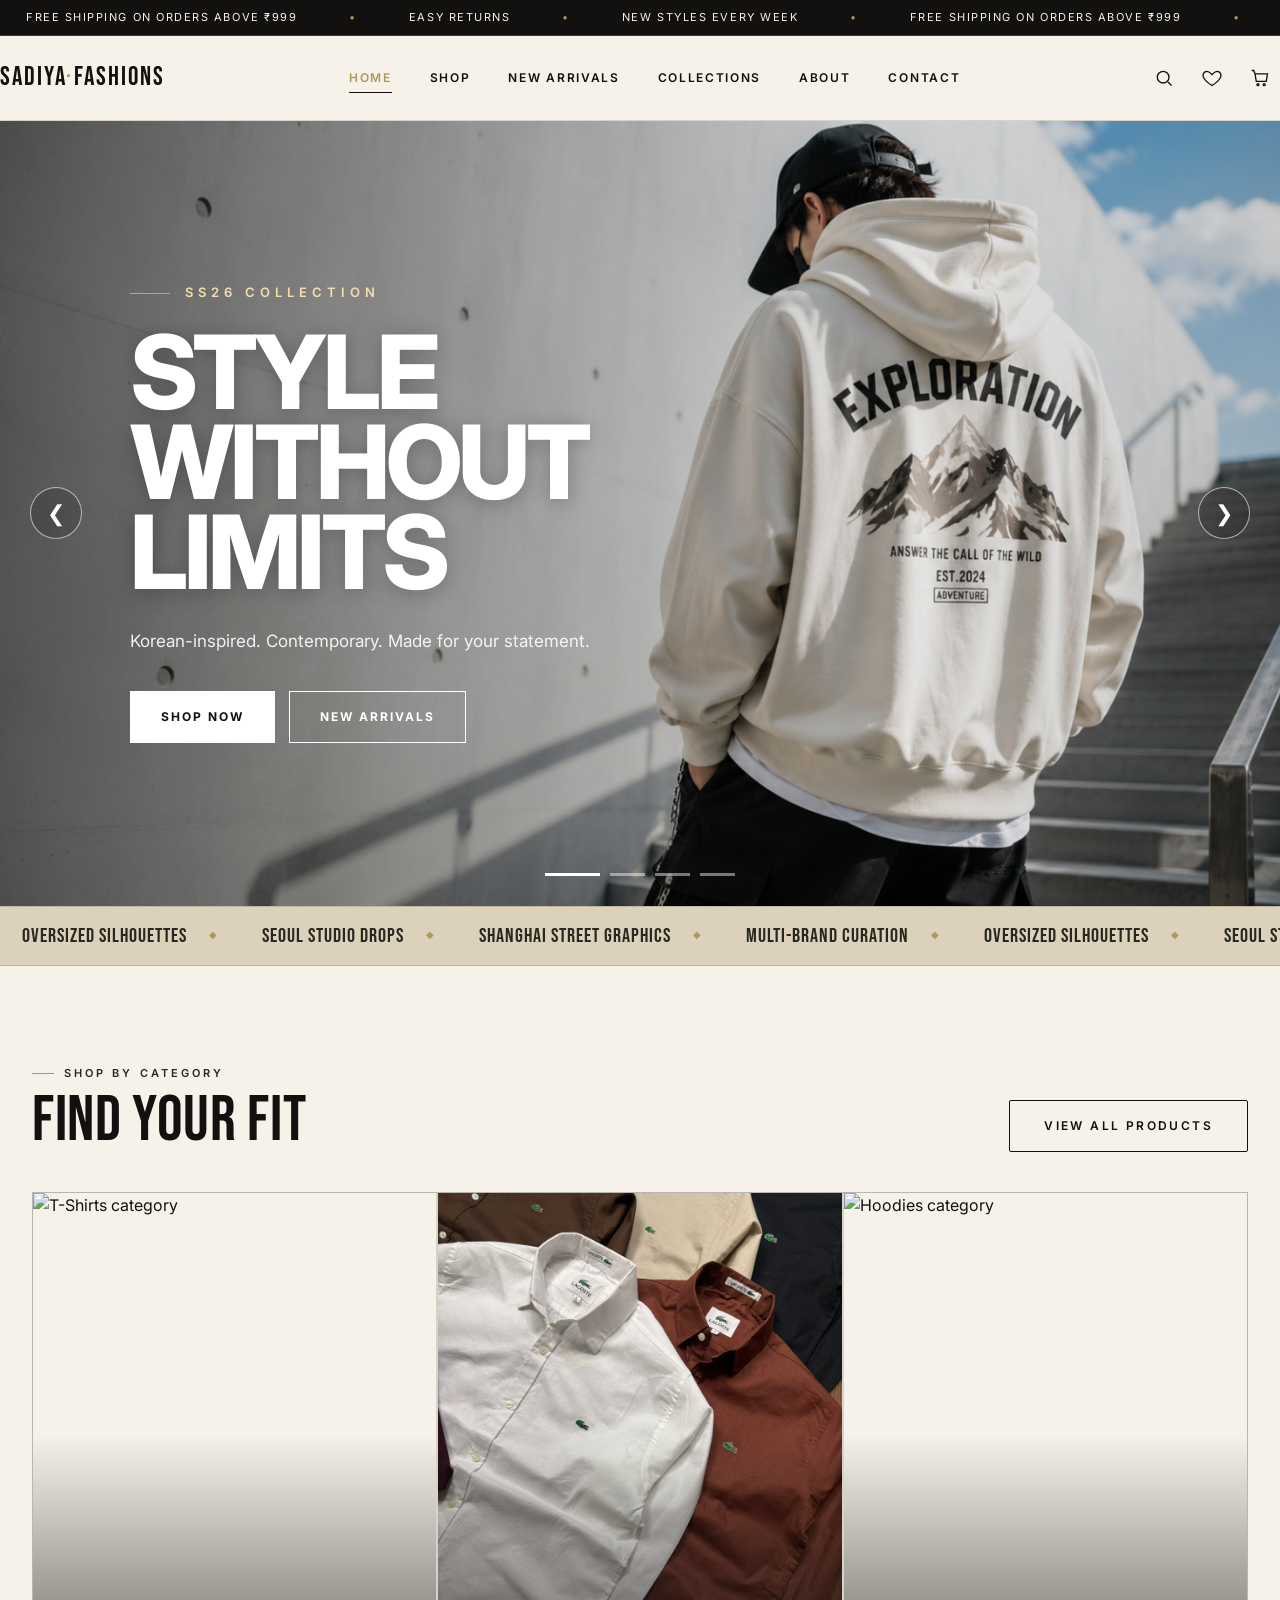
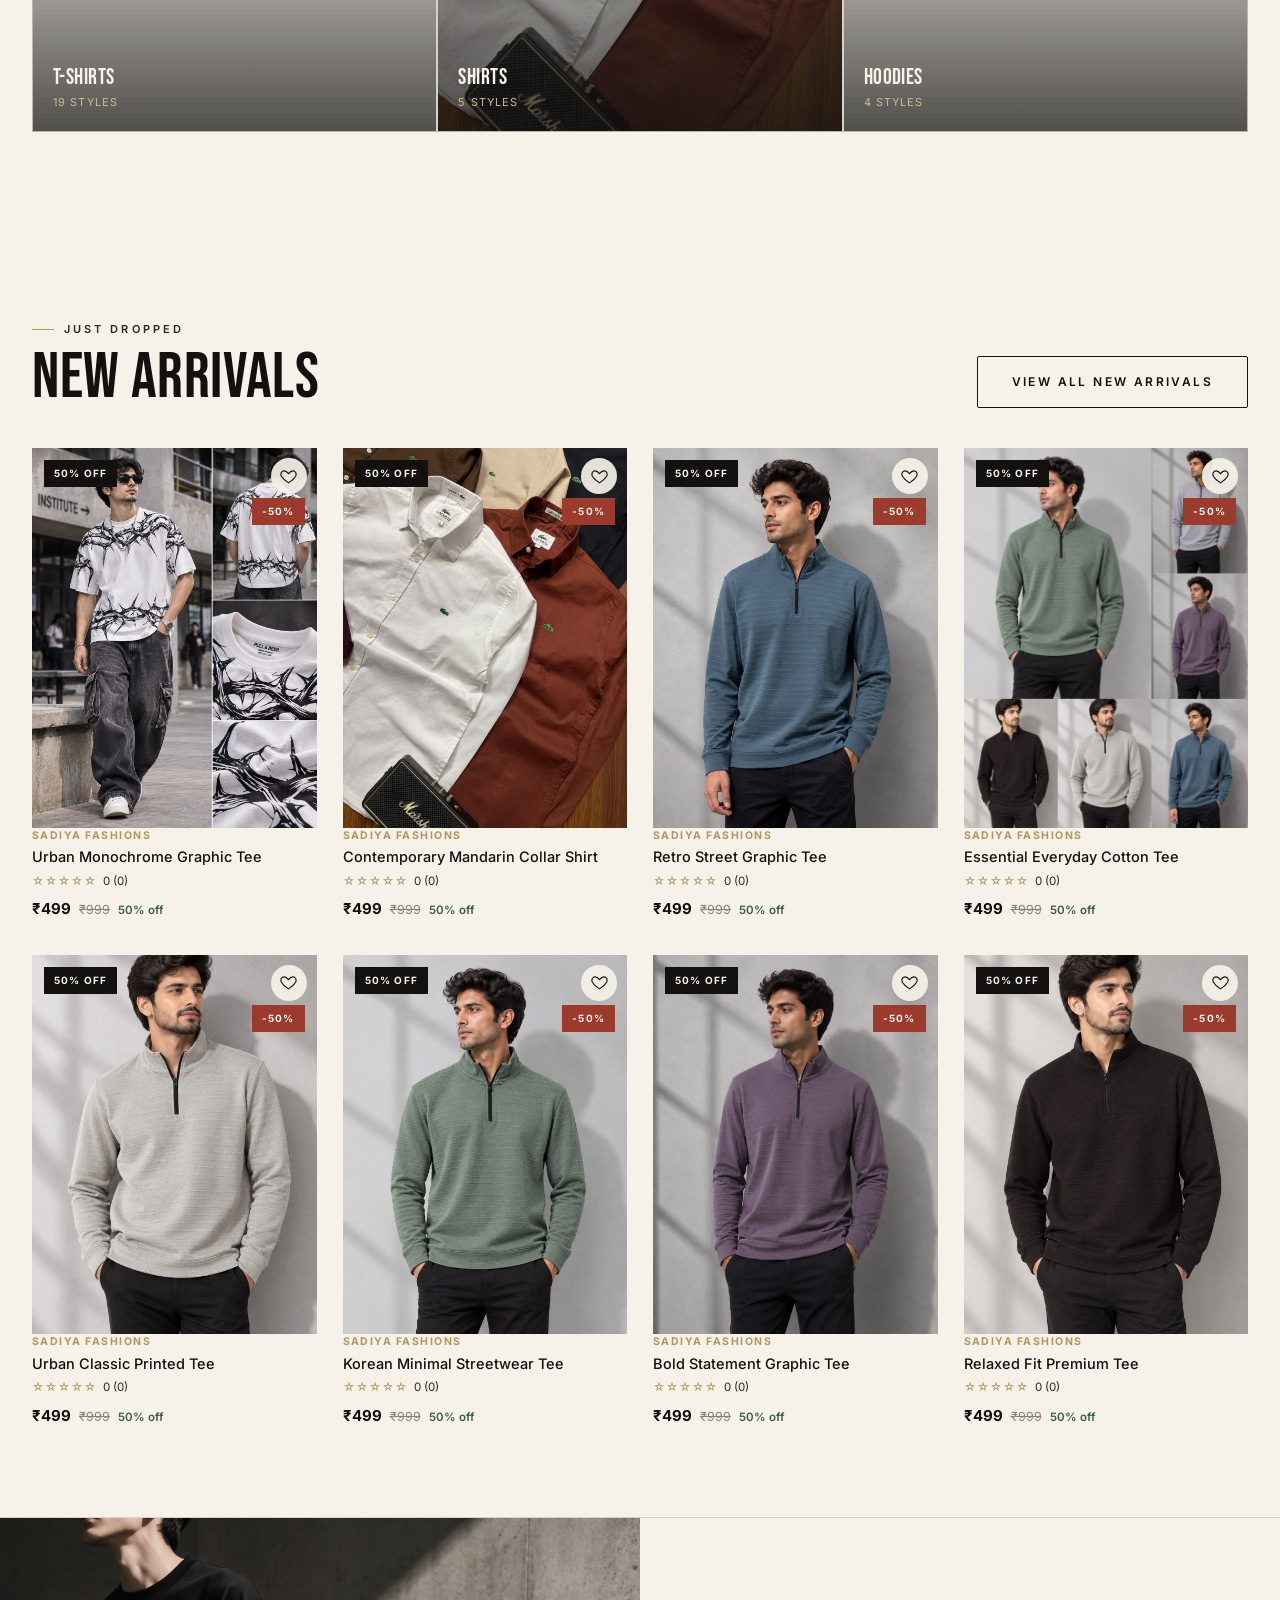
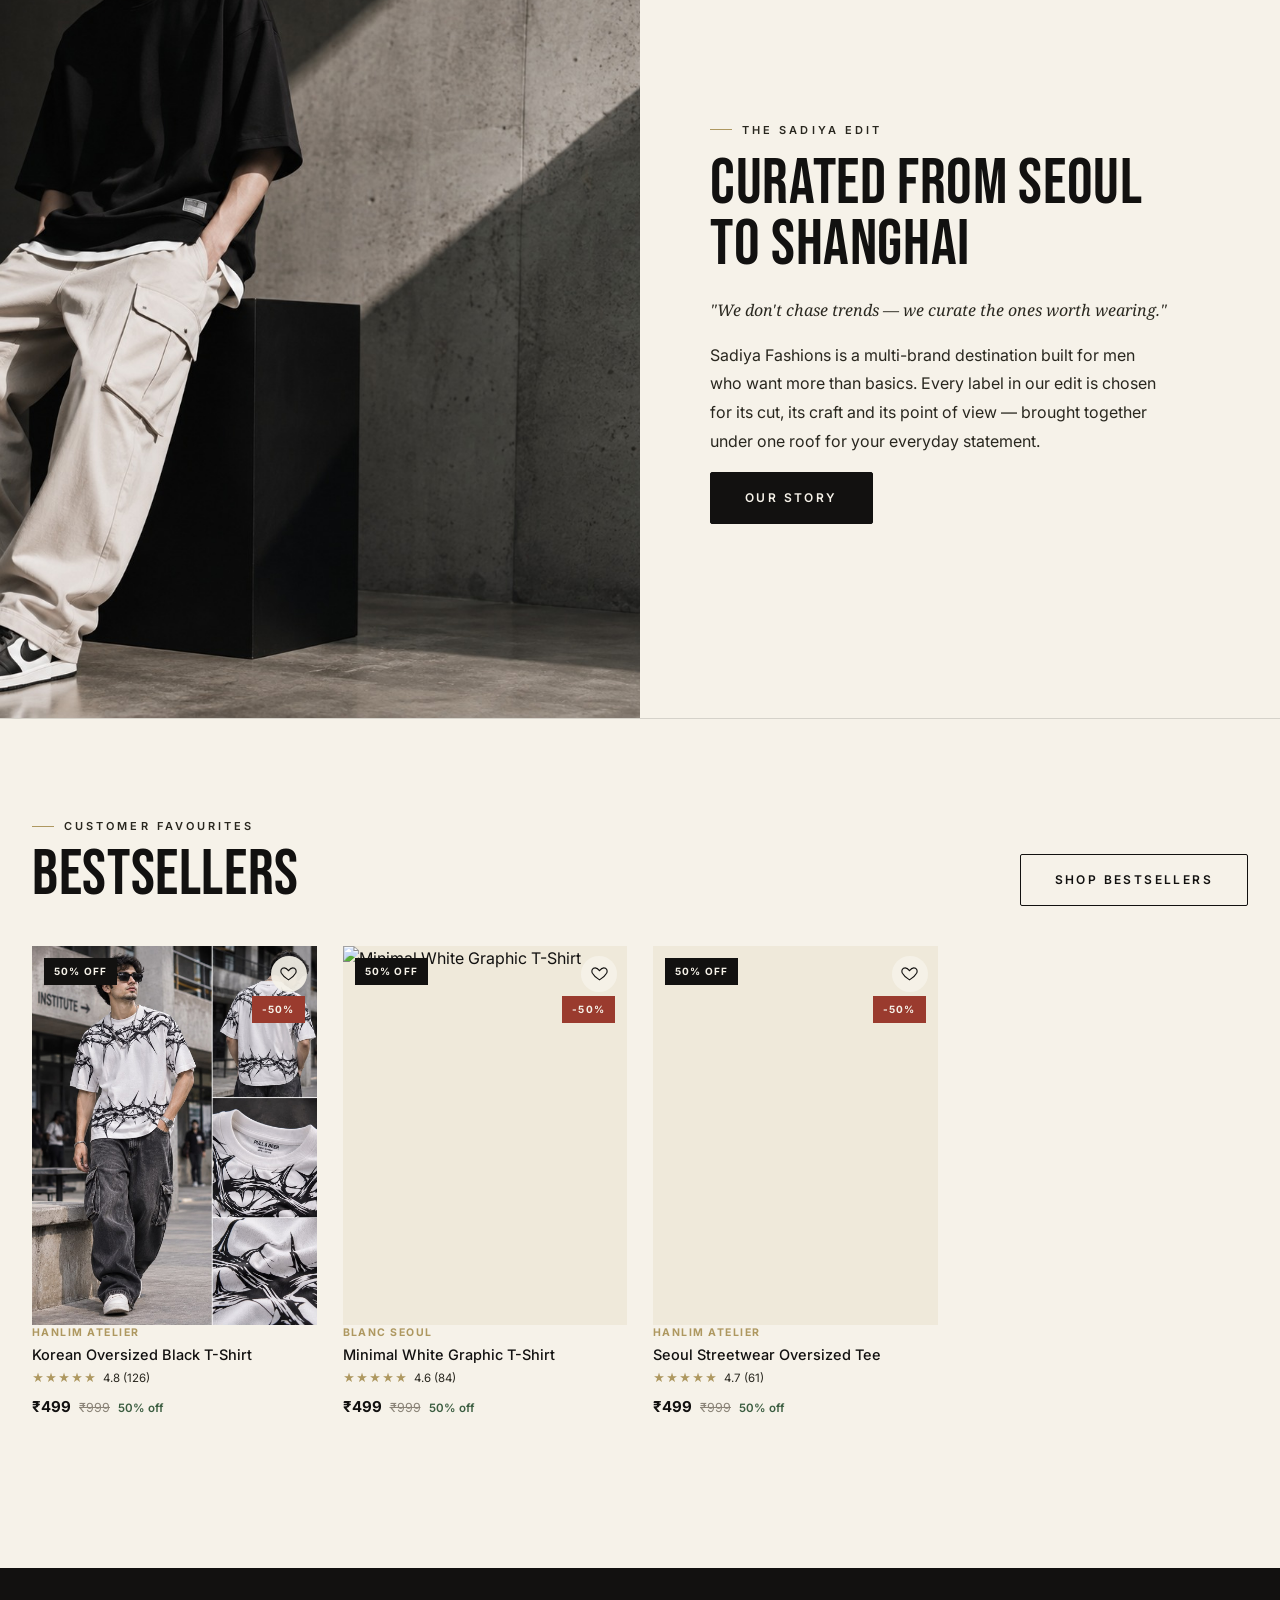
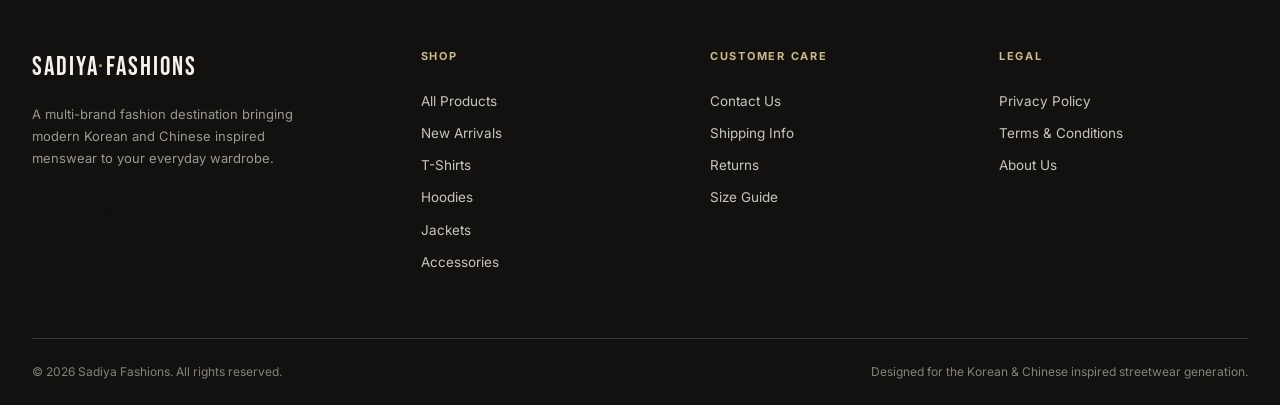
==== commit 6b8fce73: "Updated project files" ====
--- a/index.html
+++ b/index.html
@@ -1,3 +1,4 @@
+
 <!DOCTYPE html>
 <html lang="en">
 <head>
@@ -11,6 +12,7 @@
 <meta property="og:type" content="website">
 <link rel="stylesheet" href="css/style.css">
 </head>
+
 <body>
 
 <div class="announce">
@@ -26,7 +28,9 @@
 
 <header class="site-header">
   <div class="container header-inner">
+
     <a href="index.html" class="logo">SADIYA<span>·</span>FASHIONS</a>
+
     <nav class="main-nav" aria-label="Primary">
       <a href="index.html" class="active">Home</a>
       <a href="shop.html">Shop</a>
@@ -35,19 +39,37 @@
       <a href="about.html">About</a>
       <a href="contact.html">Contact</a>
     </nav>
+
     <div class="header-actions">
+
       <button class="icon-btn" data-open-search aria-label="Search">
-        <svg viewBox="0 0 24 24" fill="none" stroke="currentColor" stroke-width="1.6"><circle cx="11" cy="11" r="7"/><path d="M21 21l-4.3-4.3"/></svg>
+        <svg viewBox="0 0 24 24" fill="none" stroke="currentColor" stroke-width="1.6">
+          <circle cx="11" cy="11" r="7"/>
+          <path d="M21 21l-4.3-4.3"/>
+        </svg>
       </button>
+
       <a class="icon-btn" href="wishlist.html" aria-label="Wishlist">
-        <svg viewBox="0 0 24 24" fill="none" stroke="currentColor" stroke-width="1.6"><path d="M12 21s-7.5-4.6-10-9.3C0.2 8 2 4 6 4c2.2 0 3.8 1.2 6 4 2.2-2.8 3.8-4 6-4 4 0 5.8 4 4 7.7C19.5 16.4 12 21 12 21z"/></svg>
+        <svg viewBox="0 0 24 24" fill="none" stroke="currentColor" stroke-width="1.6">
+          <path d="M12 21s-7.5-4.6-10-9.3C0.2 8 2 4 6 4c2.2 0 3.8 1.2 6 4 2.2-2.8 3.8-4 6-4 4 0 5.8 4 4 7.7C19.5 16.4 12 21 12 21z"/>
+        </svg>
         <span class="badge-count" data-wishlist-count style="display:none;">0</span>
       </a>
+
       <a class="icon-btn" href="cart.html" aria-label="Cart">
-        <svg viewBox="0 0 24 24" fill="none" stroke="currentColor" stroke-width="1.6"><path d="M6 7h15l-1.5 9h-12z"/><path d="M6 7L4.5 3H2"/><circle cx="9.5" cy="20" r="1.2"/><circle cx="17" cy="20" r="1.2"/></svg>
+        <svg viewBox="0 0 24 24" fill="none" stroke="currentColor" stroke-width="1.6">
+          <path d="M6 7h15l-1.5 9h-12z"/>
+          <path d="M6 7L4.5 3H2"/>
+          <circle cx="9.5" cy="20" r="1.2"/>
+          <circle cx="17" cy="20" r="1.2"/>
+        </svg>
         <span class="badge-count" data-cart-count style="display:none;">0</span>
       </a>
-      <button class="hamburger" aria-label="Open menu"><span></span><span></span><span></span></button>
+
+      <button class="hamburger" aria-label="Open menu">
+        <span></span><span></span><span></span>
+      </button>
+
     </div>
   </div>
 </header>
@@ -55,10 +77,12 @@
 <div class="overlay"></div>
 
 <div class="mobile-nav" aria-hidden="true">
+
   <div class="mobile-nav-head">
     <span class="logo">SADIYA</span>
     <button class="mobile-nav-close" aria-label="Close menu">✕</button>
   </div>
+
   <nav>
     <a href="index.html">Home</a>
     <a href="shop.html">Shop</a>
@@ -67,38 +91,39 @@
     <a href="about.html">About</a>
     <a href="contact.html">Contact</a>
   </nav>
-  <div class="mobile-nav-foot">Korean-inspired. Contemporary. Made for your statement.</div>
+
+  <div class="mobile-nav-foot">
+    Korean-inspired. Contemporary. Made for your statement.
+  </div>
+
 </div>
 
 <div class="search-overlay">
+
   <button class="search-close" aria-label="Close search">✕</button>
+
   <div class="search-box">
-    <div class="eyebrow" style="color:var(--gold-soft);">Search the Collection</div>
-    <input type="text" placeholder="Search products, brands, categories…" aria-label="Search products">
+    <div class="eyebrow" style="color:var(--gold-soft);">
+      Search the Collection
+    </div>
+
+    <input
+      type="text"
+      placeholder="Search products, brands, categories…"
+      aria-label="Search products"
+    >
+
     <div class="search-results"></div>
   </div>
+
 </div>
 
 <main>
 
-  <!-- <section class="hero">
-    <div class="hero-copy">
-      <span class="eyebrow">SS26 Collection</span>
-      <h1 class="display-xl">STYLE<br>WITHOUT<br>LIMITS</h1>
-      <p class="hero-sub">Korean-inspired. Contemporary. Made for your statement. Sadiya Fashions brings together the boldest multi-brand menswear from Seoul to Shanghai.</p>
-      <div class="hero-actions">
-        <a href="shop.html" class="btn">Shop Now</a>
-        <a href="shop.html?sort=newest" class="btn btn-outline">Explore New Arrivals</a>
-      </div>
-    </div>
-    <div class="hero-visual">
-      <img src="https://placehold.co/1200x1500/121110/F6F2E9?text=Sadiya+Fashions" alt="Model wearing an oversized Sadiya Fashions streetwear look">
-      <div class="hero-tag">"Fashion that speaks before you do."</div>
-    </div>
-  </section> -->
-<!-- =========================================================
-     SADIYA FASHIONS — FULL SCREEN HERO CAROUSEL
-     ========================================================= -->
+<!-- =========================================================
+     HERO CAROUSEL
+========================================================= -->
+
 <section class="sf-hero-carousel" id="sfHeroCarousel">
 
   <!-- SLIDE 1 -->
@@ -113,6 +138,7 @@
     <div class="sf-hero-overlay"></div>
 
     <div class="sf-hero-content">
+
       <span class="sf-hero-eyebrow">SS26 COLLECTION</span>
 
       <h1>
@@ -135,8 +161,8 @@
           NEW ARRIVALS
         </a>
       </div>
-    </div>
-
+
+    </div>
   </div>
 
 
@@ -152,6 +178,7 @@
     <div class="sf-hero-overlay"></div>
 
     <div class="sf-hero-content">
+
       <span class="sf-hero-eyebrow">THE NEW DROP</span>
 
       <h1>
@@ -169,8 +196,8 @@
           SHOP T-SHIRTS
         </a>
       </div>
-    </div>
-
+
+    </div>
   </div>
 
 
@@ -186,6 +213,7 @@
     <div class="sf-hero-overlay"></div>
 
     <div class="sf-hero-content">
+
       <span class="sf-hero-eyebrow">SADIYA EDIT</span>
 
       <h1>
@@ -204,8 +232,8 @@
           EXPLORE COLLECTION
         </a>
       </div>
-    </div>
-
+
+    </div>
   </div>
 
 
@@ -221,6 +249,7 @@
     <div class="sf-hero-overlay"></div>
 
     <div class="sf-hero-content">
+
       <span class="sf-hero-eyebrow">SADIYA FASHIONS</span>
 
       <h1>
@@ -238,8 +267,8 @@
           SHOP COLLECTION
         </a>
       </div>
-    </div>
-
+
+    </div>
   </div>
 
 
@@ -247,14 +276,16 @@
   <button
     class="sf-hero-arrow sf-hero-prev"
     id="sfHeroPrev"
-    aria-label="Previous slide">
+    aria-label="Previous slide"
+  >
     &#10094;
   </button>
 
   <button
     class="sf-hero-arrow sf-hero-next"
     id="sfHeroNext"
-    aria-label="Next slide">
+    aria-label="Next slide"
+  >
     &#10095;
   </button>
 
@@ -290,125 +321,264 @@
 
 </section>
 
-  <div class="ticker">
-    <div class="ticker-track">
-      <span>Oversized Silhouettes</span>
-      <span>Seoul Studio Drops</span>
-      <span>Shanghai Street Graphics</span>
-      <span>Multi-Brand Curation</span>
-      <span>Oversized Silhouettes</span>
-      <span>Seoul Studio Drops</span>
-      <span>Shanghai Street Graphics</span>
-      <span>Multi-Brand Curation</span>
-    </div>
-  </div>
-
-  <section class="cat-section" id="collections">
-    <div class="container">
-      <div class="section-head">
-        <div>
-          <span class="eyebrow">Shop by Category</span>
-          <h2 class="display-lg">Find Your Fit</h2>
+
+<!-- =========================================================
+     TICKER
+========================================================= -->
+
+<div class="ticker">
+  <div class="ticker-track">
+    <span>Oversized Silhouettes</span>
+    <span>Seoul Studio Drops</span>
+    <span>Shanghai Street Graphics</span>
+    <span>Multi-Brand Curation</span>
+    <span>Oversized Silhouettes</span>
+    <span>Seoul Studio Drops</span>
+    <span>Shanghai Street Graphics</span>
+    <span>Multi-Brand Curation</span>
+  </div>
+</div>
+
+
+<!-- =========================================================
+     SHOP BY CATEGORY
+========================================================= -->
+
+<section class="cat-section" id="collections">
+
+  <div class="container">
+
+    <div class="section-head">
+
+      <div>
+        <span class="eyebrow">Shop by Category</span>
+        <h2 class="display-lg">Find Your Fit</h2>
+      </div>
+
+      <a href="shop.html" class="btn btn-outline">
+        View All Products
+      </a>
+
+    </div>
+
+    <div class="cat-grid" id="category-grid"></div>
+
+  </div>
+
+</section>
+
+
+<!-- =========================================================
+     NEW ARRIVALS
+========================================================= -->
+
+<section class="products-section">
+
+  <div class="container">
+
+    <div class="section-head">
+
+      <div>
+        <span class="eyebrow">Just Dropped</span>
+        <h2 class="display-lg">New Arrivals</h2>
+      </div>
+
+      <a href="shop.html?sort=newest" class="btn btn-outline">
+        View All New Arrivals
+      </a>
+
+    </div>
+
+    <div class="product-grid" id="new-arrivals-grid"></div>
+
+  </div>
+
+</section>
+
+
+<!-- =========================================================
+     EDITORIAL SECTION
+========================================================= -->
+
+<section class="editorial-split">
+
+  <img
+    src="assets/images/editor.jpeg"
+    alt="Editorial fashion photography of a model in a Sadiya Fashions look"
+  >
+
+  <div class="editorial-copy">
+
+    <span class="eyebrow">The Sadiya Edit</span>
+
+    <h2 class="display-lg">
+      Curated From Seoul<br>
+      To Shanghai
+    </h2>
+
+    <p class="serif-quote">
+      "We don't chase trends — we curate the ones worth wearing."
+    </p>
+
+    <p>
+      Sadiya Fashions is a multi-brand destination built for men who want more than basics. Every label in our edit is chosen for its cut, its craft and its point of view — brought together under one roof for your everyday statement.
+    </p>
+
+    <a href="about.html" class="btn">Our Story</a>
+
+  </div>
+
+</section>
+
+
+<!-- =========================================================
+     BESTSELLERS — ONLY 3 T-SHIRTS
+========================================================= -->
+
+<section class="products-section">
+
+  <div class="container">
+
+    <div class="section-head">
+
+      <div>
+        <span class="eyebrow">Customer Favourites</span>
+        <h2 class="display-lg">Bestsellers</h2>
+      </div>
+
+      <a href="shop.html?sort=rating" class="btn btn-outline">
+        Shop Bestsellers
+      </a>
+
+    </div>
+
+    <div class="product-grid" id="bestsellers-grid"></div>
+
+  </div>
+
+</section>
+
+</main>
+
+
+<!-- =========================================================
+     FOOTER
+========================================================= -->
+
+<footer class="site-footer">
+
+  <div class="container">
+
+    <div class="footer-grid">
+
+      <div class="footer-brand">
+
+        <a href="index.html" class="logo">
+          SADIYA<span>·</span>FASHIONS
+        </a>
+
+        <p>
+          A multi-brand fashion destination bringing modern Korean and Chinese inspired menswear to your everyday wardrobe.
+        </p>
+
+        <div class="footer-social">
+
+          <a class="icon-btn btn-ghost" href="#" aria-label="Instagram" target="_blank" rel="noopener">
+            IG
+          </a>
+
+          <a class="icon-btn btn-ghost" href="#" aria-label="Facebook" target="_blank" rel="noopener">
+            FB
+          </a>
+
+          <a class="icon-btn btn-ghost" href="#" aria-label="WhatsApp" target="_blank" rel="noopener">
+            WA
+          </a>
+
         </div>
-        <a href="shop.html" class="btn btn-outline">View All Products</a>
-      </div>
-      <div class="cat-grid" id="category-grid"></div>
-    </div>
-  </section>
-
-  <section class="products-section">
-    <div class="container">
-      <div class="section-head">
-        <div>
-          <span class="eyebrow">Just Dropped</span>
-          <h2 class="display-lg">New Arrivals</h2>
-        </div>
-        <a href="shop.html?sort=newest" class="btn btn-outline">View All New Arrivals</a>
-      </div>
-      <div class="product-grid" id="new-arrivals-grid"></div>
-    </div>
-  </section>
-
-  <section class="editorial-split">
-    <img src="assets/images/editor.jpeg" alt="Editorial fashion photography of a model in a Sadiya Fashions look">
-    <div class="editorial-copy">
-      <span class="eyebrow">The Sadiya Edit</span>
-      <h2 class="display-lg">Curated From Seoul<br>To Shanghai</h2>
-      <p class="serif-quote">"We don't chase trends — we curate the ones worth wearing."</p>
-      <p>Sadiya Fashions is a multi-brand destination built for men who want more than basics. Every label in our edit is chosen for its cut, its craft and its point of view — brought together under one roof for your everyday statement.</p>
-      <a href="about.html" class="btn">Our Story</a>
-    </div>
-  </section>
-
-  <section class="products-section">
-    <div class="container">
-      <div class="section-head">
-        <div>
-          <span class="eyebrow">Customer Favourites</span>
-          <h2 class="display-lg">Bestsellers</h2>
-        </div>
-        <a href="shop.html?sort=rating" class="btn btn-outline">Shop Bestsellers</a>
-      </div>
-      <div class="product-grid" id="bestsellers-grid"></div>
-    </div>
-  </section>
-
-</main>
-
-<footer class="site-footer">
-  <div class="container">
-    <div class="footer-grid">
-      <div class="footer-brand">
-        <a href="index.html" class="logo">SADIYA<span>·</span>FASHIONS</a>
-        <p>A multi-brand fashion destination bringing modern Korean and Chinese inspired menswear to your everyday wardrobe.</p>
-        <div class="footer-social">
-          <a class="icon-btn btn-ghost" href="#" aria-label="Instagram" target="_blank" rel="noopener">IG</a>
-          <a class="icon-btn btn-ghost" href="#" aria-label="Facebook" target="_blank" rel="noopener">FB</a>
-          <a class="icon-btn btn-ghost" href="#" aria-label="WhatsApp" target="_blank" rel="noopener">WA</a>
-        </div>
-      </div>
+
+      </div>
+
+
       <div class="footer-col">
+
         <h4>Shop</h4>
+
         <a href="shop.html">All Products</a>
         <a href="shop.html?sort=newest">New Arrivals</a>
         <a href="shop.html?category=T-Shirts">T-Shirts</a>
         <a href="shop.html?category=Hoodies">Hoodies</a>
         <a href="shop.html?category=Jackets">Jackets</a>
         <a href="shop.html?category=Accessories">Accessories</a>
-      </div>
+
+      </div>
+
+
       <div class="footer-col">
+
         <h4>Customer Care</h4>
+
         <a href="contact.html">Contact Us</a>
         <a href="contact.html">Shipping Info</a>
         <a href="contact.html">Returns</a>
         <a href="contact.html">Size Guide</a>
-      </div>
+
+      </div>
+
+
       <div class="footer-col">
+
         <h4>Legal</h4>
+
         <a href="#">Privacy Policy</a>
         <a href="#">Terms &amp; Conditions</a>
         <a href="about.html">About Us</a>
-      </div>
-    </div>
+
+      </div>
+
+    </div>
+
+
     <div class="footer-bottom">
+
       <span>© 2026 Sadiya Fashions. All rights reserved.</span>
-      <span>Designed for the Korean &amp; Chinese inspired streetwear generation.</span>
-    </div>
-  </div>
+
+      <span>
+        Designed for the Korean &amp; Chinese inspired streetwear generation.
+      </span>
+
+    </div>
+
+  </div>
+
 </footer>
 
+
+<!-- BACK TO TOP -->
 <button class="back-to-top" aria-label="Back to top">
-  <svg viewBox="0 0 24 24" fill="none" stroke="currentColor" stroke-width="2"><path d="M12 19V5M5 12l7-7 7 7"/></svg>
+
+  <svg viewBox="0 0 24 24" fill="none" stroke="currentColor" stroke-width="2">
+    <path d="M12 19V5M5 12l7-7 7 7"/>
+  </svg>
+
 </button>
+
+
+<!-- =========================================================
+     PROJECT SCRIPTS
+========================================================= -->
 
 <script src="js/products.js"></script>
 <script src="js/app.js"></script>
 <script src="js/cart.js"></script>
 <script src="js/wishlist.js"></script>
+
+
+<!-- =========================================================
+     HERO CAROUSEL JAVASCRIPT
+========================================================= -->
+
 <script>
-/* =========================================================
-   SADIYA FASHIONS — HERO CAROUSEL
-   ========================================================= */
 
 document.addEventListener("DOMContentLoaded", function () {
 
@@ -423,9 +593,7 @@
   const nextButton = document.getElementById("sfHeroNext");
 
   let currentSlide = 0;
-
   let autoSlide;
-
 
   function showSlide(index) {
 
@@ -454,145 +622,160 @@
     currentSlide = index;
   }
 
-
   function nextSlide() {
     showSlide(currentSlide + 1);
   }
 
-
   function previousSlide() {
     showSlide(currentSlide - 1);
   }
 
-
   function startAutoSlide() {
 
     clearInterval(autoSlide);
 
     autoSlide = setInterval(function () {
-
       nextSlide();
-
     }, 5000);
 
   }
-
 
   function restartAutoSlide() {
     startAutoSlide();
   }
 
-
-  /* NEXT */
-
   if (nextButton) {
 
     nextButton.addEventListener("click", function () {
-
       nextSlide();
-
       restartAutoSlide();
-
     });
 
   }
 
-
-  /* PREVIOUS */
-
   if (prevButton) {
 
     prevButton.addEventListener("click", function () {
-
       previousSlide();
-
       restartAutoSlide();
-
     });
 
   }
 
-
-  /* DOTS */
-
   dots.forEach(function (dot, index) {
 
     dot.addEventListener("click", function () {
-
       showSlide(index);
-
       restartAutoSlide();
-
     });
 
   });
 
-
-  /* START */
-
   showSlide(0);
-
   startAutoSlide();
 
-
-  /* PAUSE WHEN MOUSE IS OVER HERO */
-
   carousel.addEventListener("mouseenter", function () {
-
     clearInterval(autoSlide);
-
   });
 
-
-  /* RESUME WHEN MOUSE LEAVES */
-
   carousel.addEventListener("mouseleave", function () {
-
     startAutoSlide();
-
   });
 
 });
+
 </script>
+
+
+<!-- =========================================================
+     CATEGORY IMAGES AND HOME PAGE PRODUCTS
+========================================================= -->
+
 <script>
-  const CATEGORY_IMAGES = {
-    "T-Shirts": "assets/images/t-shirt.jpeg",
-    "Shirts": "https://placehold.co/600x800/DCD2BC/121110?text=Shirts",
-    "Hoodies": "https://placehold.co/600x800/29271F/F6F2E9?text=Jeans",
-    // "Trousers": "https://placehold.co/600x800/AE9860/121110?text=Trousers",
-    // "Cargo Pants": "https://placehold.co/600x800/121110/F6F2E9?text=Cargo+Pants",
-    // "Hoodies": "https://placehold.co/600x800/29271F/F6F2E9?text=Hoodies",
-    // "Sweatshirts": "https://placehold.co/600x800/DCD2BC/121110?text=Sweatshirts",
-    // "Jackets": "https://placehold.co/600x800/121110/F6F2E9?text=Jackets",
-    // "Overshirts": "https://placehold.co/600x800/AE9860/121110?text=Overshirts",
-    // "Co-ords": "https://placehold.co/600x800/29271F/F6F2E9?text=Co-ords",
-    // "Accessories": "https://placehold.co/600x800/DCD2BC/121110?text=Accessories"
-  };
-
-  function renderCategoryGrid() {
-    const grid = document.getElementById("category-grid");
-    if (!grid) return;
-    const cats = getCategories();
-    grid.innerHTML = cats.map(cat => {
-      const count = getAllProducts().filter(p => p.category === cat).length;
-      const image = CATEGORY_IMAGES[cat] || "https://placehold.co/600x800/121110/F6F2E9?text=" + encodeURIComponent(cat);
-      return `
+
+/* CATEGORY THUMBNAIL IMAGES */
+
+const CATEGORY_IMAGES = {
+
+  "T-Shirts": "assets/images/T-shirt3.jpeg",
+
+  "Shirts": "assets/images/T-shirt8.jpeg",
+
+  "Hoodies": "https://placehold.co/600x800/29271F/F6F2E9?text=Jeans"
+
+};
+
+
+/* RENDER CATEGORY GRID */
+
+function renderCategoryGrid() {
+
+  const grid = document.getElementById("category-grid");
+
+  if (!grid) return;
+
+  const cats = getCategories();
+
+  grid.innerHTML = cats.map(cat => {
+
+    const count = getAllProducts().filter(p => p.category === cat).length;
+
+    const image = CATEGORY_IMAGES[cat] ||
+      "https://placehold.co/600x800/121110/F6F2E9?text=" + encodeURIComponent(cat);
+
+    return `
+
       <a class="cat-card" href="shop.html?category=${encodeURIComponent(cat)}">
+
         <img src="${image}" alt="${cat} category" loading="lazy">
+
         <div class="cat-card-label">
+
           <div class="name">${cat}</div>
+
           <div class="count">${count} Styles</div>
+
         </div>
-      </a>`;
-    }).join("");
-  }
-
-  document.addEventListener("DOMContentLoaded", () => {
-    renderCategoryGrid();
-    renderProductGrid(document.getElementById("new-arrivals-grid"), getNewArrivals(8));
-    const bestsellers = getAllProducts().filter(p => p.badge === "BESTSELLER").slice(0, 8);
-    renderProductGrid(document.getElementById("bestsellers-grid"), bestsellers);
-  });
+
+      </a>
+
+    `;
+
+  }).join("");
+
+}
+
+
+/* RENDER HOME PAGE PRODUCTS */
+
+document.addEventListener("DOMContentLoaded", function () {
+
+  /* CATEGORY SECTION */
+  renderCategoryGrid();
+
+
+  /* NEW ARRIVALS */
+  renderProductGrid(
+    document.getElementById("new-arrivals-grid"),
+    getNewArrivals(8)
+  );
+
+
+  /* BESTSELLERS — ONLY 3 T-SHIRTS */
+  const bestsellers = getAllProducts()
+    .filter(function (product) {
+      return product.category === "T-Shirts";
+    })
+    .slice(0, 3);
+
+  renderProductGrid(
+    document.getElementById("bestsellers-grid"),
+    bestsellers
+  );
+
+});
+
 </script>
+
 </body>
 </html>
